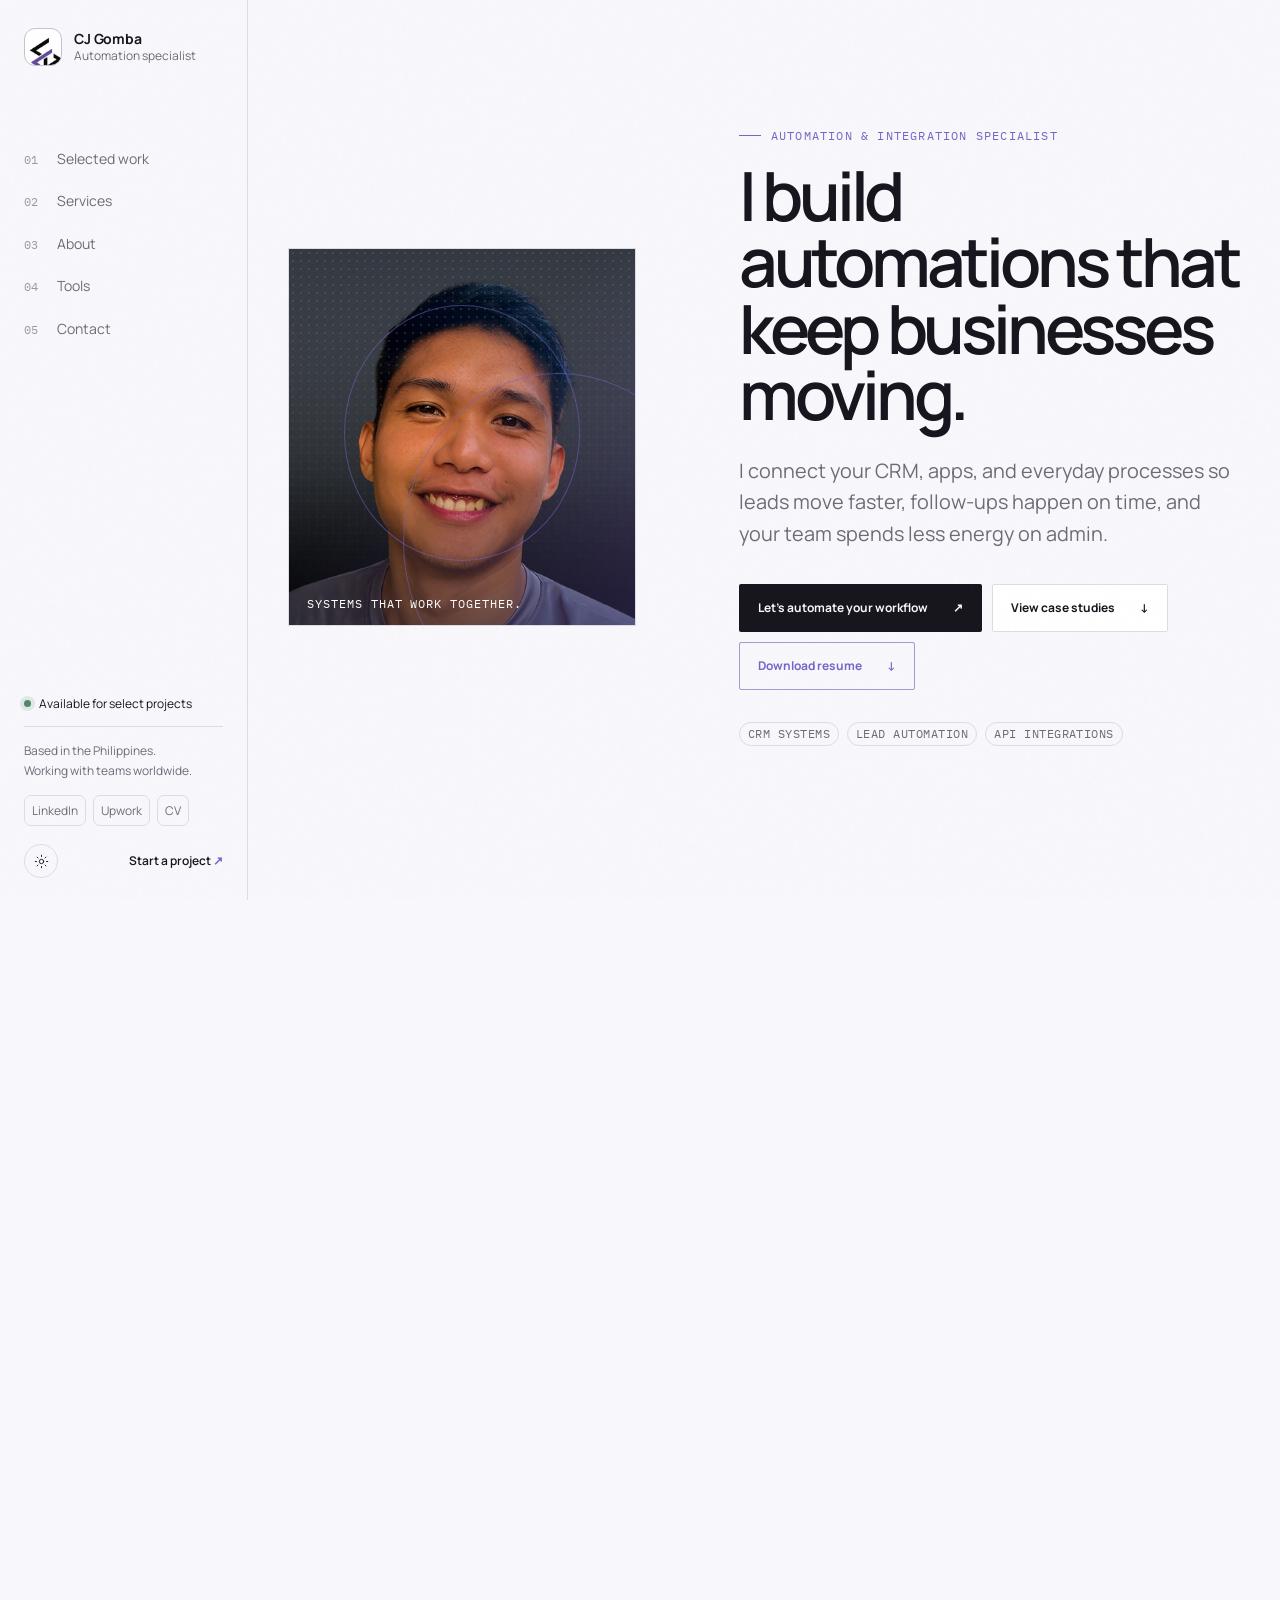
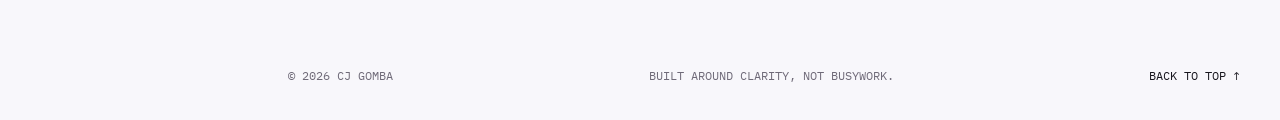
==== index.html @ 628fe787 "Add files via upload" ====
<!doctype html>
<html lang="en">
  <head>
    <meta charset="UTF-8" />
    <meta name="viewport" content="width=device-width, initial-scale=1.0" />
    <meta http-equiv="Content-Security-Policy" content="default-src 'self'; base-uri 'self'; form-action 'self'; object-src 'none'; script-src 'self'; style-src 'self'; img-src 'self' data:; font-src 'self'; connect-src 'none'; media-src 'none'; frame-src 'none'; worker-src 'none'; manifest-src 'self'; upgrade-insecure-requests" />
    <meta name="referrer" content="strict-origin-when-cross-origin" />
    <meta
      name="description"
      content="CJ Gomba is an automation and integration specialist who builds reliable CRM systems, lead workflows, and business automations."
    />
    <meta name="author" content="CJ Gomba" />
    <meta name="robots" content="index, follow, max-image-preview:large, max-snippet:-1, max-video-preview:-1" />
    <meta property="og:type" content="website" />
    <meta property="og:url" content="https://cjgomba-portfolio.pages.dev/" />
    <meta property="og:site_name" content="CJ Gomba" />
    <meta property="og:title" content="CJ Gomba — Automation &amp; Integration Specialist" />
    <meta property="og:description" content="CRM systems, lead workflows, API integrations, and business automation built around clear operational outcomes." />
    <meta property="og:image" content="https://cjgomba-portfolio.pages.dev/assets/branding/cj-profile.png" />
    <meta property="og:image:alt" content="Portrait of CJ Gomba" />
    <meta name="twitter:card" content="summary_large_image" />
    <meta name="twitter:title" content="CJ Gomba — Automation &amp; Integration Specialist" />
    <meta name="twitter:description" content="CRM systems, lead workflows, API integrations, and business automation built around clear operational outcomes." />
    <meta name="twitter:image" content="https://cjgomba-portfolio.pages.dev/assets/branding/cj-profile.png" />
    <meta name="theme-color" content="#f8f7fb" />
    <title>CJ Gomba — Automation & Integration Specialist</title>
    <link rel="icon" href="assets/favicon.svg" type="image/svg+xml" />
    <link rel="canonical" href="https://cjgomba-portfolio.pages.dev/" />
    <link rel="manifest" href="site.webmanifest" />
    <link rel="preload" href="assets/branding/cj-profile.png" as="image" type="image/png" />
    <link rel="stylesheet" href="styles.css" />
    <script src="theme-init.js"></script>
    <script src="structured-data.js" defer></script>
  </head>
  <body>
    <div class="noise" aria-hidden="true"></div>

    <aside class="sidebar" aria-label="Primary navigation">
      <a class="brand" href="#top" aria-label="CJ Gomba, home">
        <span class="brand-mark brand-mark-image"><img src="assets/branding/cj-logo.png" alt="" /></span>
        <span class="brand-copy">
          <strong>CJ Gomba</strong>
          <small>Automation specialist</small>
        </span>
      </a>

      <nav class="side-nav">
        <a href="#work"><span>01</span> Selected work</a>
        <a href="#services"><span>02</span> Services</a>
        <a href="#about"><span>03</span> About</a>
        <a href="#tools"><span>04</span> Tools</a>
        <a href="#contact"><span>05</span> Contact</a>
      </nav>

      <div class="sidebar-bottom">
        <div class="availability">
          <span class="status-dot" aria-hidden="true"></span>
          Available for select projects
        </div>
        <p>Based in the Philippines.<br />Working with teams worldwide.</p>
        <div class="sidebar-socials" aria-label="Professional profiles">
          <a href="https://www.linkedin.com/in/cj-gomba-693551203/" target="_blank" rel="noopener noreferrer">LinkedIn</a>
          <a href="https://www.upwork.com/freelancers/~01ed96ebe829cb086c" target="_blank" rel="noopener noreferrer">Upwork</a>
          <a href="assets/documents/CJ_Gomba_Resume.pdf" download>CV</a>
        </div>
        <div class="sidebar-actions">
          <button class="icon-button theme-toggle" type="button" aria-label="Switch color theme">
            <svg class="sun-icon" viewBox="0 0 24 24" aria-hidden="true">
              <circle cx="12" cy="12" r="3.5"></circle>
              <path d="M12 2v2M12 20v2M4.93 4.93l1.42 1.42M17.65 17.65l1.42 1.42M2 12h2M20 12h2M4.93 19.07l1.42-1.42M17.65 6.35l1.42-1.42"></path>
            </svg>
            <svg class="moon-icon" viewBox="0 0 24 24" aria-hidden="true">
              <path d="M20.2 15.3A8.5 8.5 0 0 1 8.7 3.8 8.5 8.5 0 1 0 20.2 15.3Z"></path>
            </svg>
          </button>
          <a class="text-link" href="#contact">Start a project <span>↗</span></a>
        </div>
      </div>
    </aside>

    <header class="mobile-header">
      <a class="brand" href="#top">
        <span class="brand-mark brand-mark-image"><img src="assets/branding/cj-logo.png" alt="" /></span>
        <strong>CJ Gomba</strong>
      </a>
      <div>
        <button class="icon-button theme-toggle" type="button" aria-label="Switch color theme">
          <svg class="sun-icon" viewBox="0 0 24 24" aria-hidden="true">
            <circle cx="12" cy="12" r="3.5"></circle>
            <path d="M12 2v2M12 20v2M4.93 4.93l1.42 1.42M17.65 17.65l1.42 1.42M2 12h2M20 12h2M4.93 19.07l1.42-1.42M17.65 6.35l1.42-1.42"></path>
          </svg>
          <svg class="moon-icon" viewBox="0 0 24 24" aria-hidden="true">
            <path d="M20.2 15.3A8.5 8.5 0 0 1 8.7 3.8 8.5 8.5 0 1 0 20.2 15.3Z"></path>
          </svg>
        </button>
        <button class="menu-button" type="button" aria-expanded="false" aria-controls="mobile-menu">
          <span></span><span></span>
          <span class="sr-only">Open menu</span>
        </button>
      </div>
      <nav class="mobile-menu" id="mobile-menu">
        <a href="#work">Selected work</a>
        <a href="#services">Services</a>
        <a href="#about">About</a>
        <a href="#tools">Tools</a>
        <a href="#contact">Contact</a>
        <a href="assets/documents/CJ_Gomba_Resume.pdf" download>Download resume</a>
      </nav>
    </header>

    <main id="top">
      <section class="hero section-shell">
        <div class="hero-grid">
          <div class="portrait-card reveal" aria-label="Portrait of CJ Gomba">
            <img class="portrait-photo" src="assets/branding/cj-profile.png" alt="CJ Gomba, automation and integration specialist" width="512" height="512" />
            <div class="portrait-grid" aria-hidden="true"></div>
            <div class="portrait-orbit portrait-orbit-one" aria-hidden="true"></div>
            <div class="portrait-orbit portrait-orbit-two" aria-hidden="true"></div>
            <span class="portrait-label">Systems that work together.</span>
          </div>

          <div class="hero-copy reveal">
            <p class="eyebrow"><span></span> Automation &amp; Integration Specialist</p>
            <h1>I build automations that keep businesses moving.</h1>
            <p class="hero-intro">
              I connect your CRM, apps, and everyday processes so leads move faster,
              follow-ups happen on time, and your team spends less energy on admin.
            </p>
            <div class="hero-actions">
              <a class="button button-primary" href="#contact">Let's automate your workflow <span>↗</span></a>
              <a class="button button-quiet" href="#work">View case studies <span>↓</span></a>
              <a class="button button-resume" href="assets/documents/CJ_Gomba_Resume.pdf" download>Download resume <span>↓</span></a>
            </div>
            <div class="hero-meta">
              <span>CRM systems</span>
              <span>Lead automation</span>
              <span>API integrations</span>
            </div>
          </div>
        </div>

        <div class="proof-strip reveal" aria-label="Highlights">
          <div>
            <strong>303</strong>
            <span>opportunities managed in one migrated CRM</span>
          </div>
          <div>
            <strong>8+</strong>
            <span>core platforms connected across featured systems</span>
          </div>
          <div>
            <strong>3</strong>
            <span>end-to-end business systems featured below</span>
          </div>
          <div>
            <strong>Remote</strong>
            <span>available for projects, retainers, and consulting</span>
          </div>
        </div>
      </section>

      <section class="section-shell work-section" id="work">
        <header class="section-heading reveal">
          <div>
            <p class="section-index">01 — Selected work</p>
            <h2>Systems built around real business outcomes.</h2>
          </div>
          <p>
            A closer look at how scattered tools and manual steps became clear,
            dependable workflows.
          </p>
        </header>

        <article class="case-study reveal">
          <div class="case-copy">
            <div class="case-number">01</div>
            <p class="case-kicker">Applicant onboarding · HubSpot</p>
            <h3>A complete applicant journey, kept moving automatically.</h3>
            <p>
              Qualification, agreements, training, reminders, and progress tracking—connected in one HubSpot system.
            </p>
            <div class="value-snapshot">
              <span><strong>Value</strong>Less manual chasing</span>
              <span><strong>Outcome</strong>Clear applicant progress</span>
            </div>
            <div class="case-footer">
              <div class="tool-line">
                <span><img class="home-tool-logo" src="assets/logos/tools/hubspot-icon.png" alt="" />HubSpot</span>
                <span><img class="home-tool-logo logo-on-dark" src="assets/logos/tools/jotform-wordmark.png" alt="" />Jotform</span>
                <span><img class="home-tool-logo" src="assets/logos/tools/zapier-icon.png" alt="" />Zapier</span>
                <span><img class="home-tool-logo" src="assets/logos/tools/twilio-icon.png" alt="" />Twilio</span>
              </div>
              <a class="project-card-link" href="projects/hubspot-onboarding.html#top">View case study <span>↗</span></a>
            </div>
          </div>
          <div class="case-visual visual-onboarding" aria-label="Applicant onboarding flow illustration">
            <div class="visual-topline">
              <span>ONBOARDING FLOW</span>
              <span class="live-pill"><i></i> LIVE</span>
            </div>
            <div class="flow-stage is-active">
              <span>01</span>
              <div><strong>Application received</strong><small>Capture + qualify</small></div>
              <i></i>
            </div>
            <div class="flow-line"></div>
            <div class="flow-stage">
              <span>02</span>
              <div><strong>Agreement &amp; welcome</strong><small>Send + follow up</small></div>
              <i></i>
            </div>
            <div class="flow-line"></div>
            <div class="flow-stage">
              <span>03</span>
              <div><strong>Training progress</strong><small>Track + remind</small></div>
              <i></i>
            </div>
            <div class="flow-line"></div>
            <div class="flow-stage">
              <span>04</span>
              <div><strong>Onboarded</strong><small>Ready to begin</small></div>
              <i></i>
            </div>
          </div>
        </article>

        <article class="case-study case-study-reverse reveal">
          <div class="case-copy">
            <div class="case-number">02</div>
            <p class="case-kicker">Lead-to-client automation · Sales operations</p>
            <h3>A connected journey from new lead to signed and paid.</h3>
            <p>
              Leads, deals, contracts, payment links, and follow-up campaigns all work from the same information.
            </p>
            <div class="value-snapshot">
              <span><strong>60.8%</strong>Email open rate</span>
              <span><strong>31.1%</strong>Email click rate</span>
            </div>
            <div class="case-footer">
              <div class="tool-line">
                <span><img class="home-tool-logo" src="assets/logos/tools/monday-icon.png" alt="" />Monday</span>
                <span><img class="home-tool-logo" src="assets/logos/tools/activecampaign-icon.png" alt="" />ActiveCampaign</span>
                <span><img class="home-tool-logo is-wordmark" src="assets/logos/tools/signnow-wordmark.png" alt="" />SignNow</span>
                <span><img class="home-tool-logo is-wordmark" src="assets/logos/tools/stripe-wordmark.png" alt="" />Stripe</span>
              </div>
              <a class="project-card-link" href="projects/lead-to-client.html#top">View case study <span>↗</span></a>
            </div>
          </div>
          <div class="case-visual visual-revenue" aria-label="Lead to client flow illustration">
            <div class="visual-topline">
              <span>LEAD → CLIENT</span>
              <span>5 STAGES</span>
            </div>
            <div class="revenue-rail">
              <div class="rail-progress"></div>
              <div class="rail-node is-done"><i>✓</i><span>Lead</span></div>
              <div class="rail-node is-done"><i>✓</i><span>Deal</span></div>
              <div class="rail-node is-current"><i>3</i><span>Contract</span></div>
              <div class="rail-node"><i>4</i><span>Payment</span></div>
              <div class="rail-node"><i>5</i><span>Onboard</span></div>
            </div>
            <div class="campaign-card">
              <div>
                <small>FOLLOW-UP CAMPAIGN</small>
                <strong>Foundation plan</strong>
              </div>
              <span>Active</span>
            </div>
            <div class="metric-pair">
              <div><strong>60.8%</strong><span>open rate</span></div>
              <div><strong>31.1%</strong><span>click rate</span></div>
            </div>
          </div>
        </article>

        <article class="case-study reveal">
          <div class="case-copy">
            <div class="case-number">03</div>
            <p class="case-kicker">CRM migration + AI · Penot Double Glazing</p>
            <h3>A smarter CRM built around how the sales team actually works.</h3>
            <p>
              Penot moved from HubSpot to GoHighLevel, bringing website inquiries, calls, tasks, and opportunities into one system.
            </p>
            <div class="value-snapshot">
              <span><strong>303</strong>Opportunities managed</span>
              <span><strong>8</strong>Lead sources centralized</span>
            </div>
            <div class="case-footer">
              <div class="tool-line">
                <span><img class="home-tool-logo is-wordmark" src="assets/logos/tools/gohighlevel-wordmark.jpg" alt="" />GoHighLevel</span>
                <span><img class="home-tool-logo" src="assets/logos/tools/make-icon.png" alt="" />Make</span>
                <span><img class="home-tool-logo is-wordmark" src="assets/logos/tools/callrail-wordmark.png" alt="" />CallRail</span>
                <span><i class="home-tool-symbol">AI</i>AI</span>
              </div>
              <a class="project-card-link" href="projects/penot-crm-migration.html#top">View case study <span>↗</span></a>
            </div>
          </div>
          <div class="case-visual visual-pipeline" aria-label="Penot sales pipeline illustration">
            <div class="visual-topline">
              <span>PENOT SALES PIPELINE</span>
              <span>303 OPPORTUNITIES</span>
            </div>
            <div class="pipeline-columns">
              <div class="pipeline-column">
                <header><span>New lead</span><b>112</b></header>
                <div class="lead-card"><i></i><span><strong>Website inquiry</strong><small>Form captured</small></span></div>
                <div class="lead-card faded"><i></i><span><strong>Inbound call</strong><small>AI enriched</small></span></div>
              </div>
              <div class="pipeline-column">
                <header><span>Contacted</span><b>100</b></header>
                <div class="lead-card"><i></i><span><strong>Follow-up set</strong><small>Task assigned</small></span></div>
              </div>
              <div class="pipeline-column">
                <header><span>Site measure</span><b>4</b></header>
                <div class="lead-card accent-card"><i></i><span><strong>Visit booked</strong><small>Stage advanced</small></span></div>
              </div>
            </div>
            <div class="ai-note">
              <span>AI</span>
              <p><strong>Call notes structured</strong> Budget, location, colour, timeline + next step</p>
            </div>
          </div>
        </article>
      </section>

      <section class="section-shell services-section" id="services">
        <header class="section-heading reveal">
          <div>
            <p class="section-index">02 — Services</p>
            <h2>Bring me the messy process.</h2>
          </div>
          <p>
            I can improve one stubborn workflow or redesign the system around it.
          </p>
        </header>

        <div class="service-grid">
          <article class="service-card reveal">
            <span class="service-icon">↳</span>
            <p>01</p>
            <h3>CRM setup &amp; automation</h3>
            <p>Clean pipelines, useful records, automatic follow-ups, and a clear next step for every lead.</p>
          </article>
          <article class="service-card reveal">
            <span class="service-icon">⌁</span>
            <p>02</p>
            <h3>App &amp; API integration</h3>
            <p>Connect the tools your business already depends on and keep information moving between them.</p>
          </article>
          <article class="service-card reveal">
            <span class="service-icon">◇</span>
            <p>03</p>
            <h3>Lead &amp; sales workflows</h3>
            <p>Capture, qualify, route, nurture, and track leads without relying on someone to remember every step.</p>
          </article>
          <article class="service-card reveal">
            <span class="service-icon">◎</span>
            <p>04</p>
            <h3>Automation audit</h3>
            <p>Find fragile steps, duplicate work, missed handoffs, and opportunities to make the system simpler.</p>
          </article>
        </div>
      </section>

      <section class="section-shell about-section" id="about">
        <div class="about-layout">
          <div class="about-intro reveal">
            <p class="section-index">03 — About</p>
            <h2>I notice the work between the work.</h2>
          </div>
          <div class="about-copy reveal">
            <p class="large-copy">
              The copying, chasing, checking, and updating that quietly eats into a team's day.
              That's usually where I start.
            </p>
            <p>
              I'm CJ Gomba, an automation and integration specialist based in the Philippines.
              I look at the whole process—not just one Zap—and build systems that are easier for
              teams to use, understand, and trust.
            </p>
            <p>
              I work with founders, agencies, and growing businesses through one-time projects,
              ongoing retainers, and focused consulting.
            </p>
            <div class="profile-links" aria-label="CJ Gomba professional links">
              <a href="https://www.linkedin.com/in/cj-gomba-693551203/" target="_blank" rel="noopener noreferrer">LinkedIn <span>↗</span></a>
              <a href="https://www.upwork.com/freelancers/~01ed96ebe829cb086c" target="_blank" rel="noopener noreferrer">Upwork <span>↗</span></a>
              <a href="assets/documents/CJ_Gomba_Resume.pdf" download>Download CV <span>↓</span></a>
            </div>
            <a class="inline-link" href="#contact">Tell me what is slowing your team down <span>↗</span></a>
          </div>
        </div>
      </section>

      <section class="section-shell tools-section" id="tools">
        <header class="section-heading reveal">
          <div>
            <p class="section-index">04 — Tools</p>
            <h2>The platform matters less than the system.</h2>
          </div>
          <p>I choose the simplest reliable way to get your tools working together.</p>
        </header>
        <div class="tool-marquee reveal" aria-label="Platforms and tools">
          <div class="tool-track">
            <span><img src="assets/logos/tools/zapier-icon.png" alt="" /><b>Zapier</b></span>
            <span><img src="assets/logos/tools/make-icon.png" alt="" /><b>Make</b></span>
            <span><img src="assets/logos/tools/hubspot-icon.png" alt="" /><b>HubSpot</b></span>
            <span><img src="assets/logos/tools/gohighlevel-wordmark.jpg" alt="" /><b>GoHighLevel</b></span>
            <span><img src="assets/logos/tools/monday-icon.png" alt="" /><b>Monday.com</b></span>
            <span><img src="assets/logos/tools/activecampaign-icon.png" alt="" /><b>ActiveCampaign</b></span>
            <span><img src="assets/logos/tools/google-sheets-icon.png" alt="" /><b>Google Sheets</b></span>
            <span><img src="assets/logos/tools/airtable-icon.png" alt="" /><b>Airtable</b></span>
            <span><img src="assets/logos/tools/wordpress-icon.png" alt="" /><b>WordPress</b></span>
            <span><img src="assets/logos/tools/twilio-icon.png" alt="" /><b>Twilio</b></span>
            <span aria-hidden="true"><img src="assets/logos/tools/zapier-icon.png" alt="" /><b>Zapier</b></span>
            <span aria-hidden="true"><img src="assets/logos/tools/make-icon.png" alt="" /><b>Make</b></span>
            <span aria-hidden="true"><img src="assets/logos/tools/hubspot-icon.png" alt="" /><b>HubSpot</b></span>
            <span aria-hidden="true"><img src="assets/logos/tools/gohighlevel-wordmark.jpg" alt="" /><b>GoHighLevel</b></span>
            <span aria-hidden="true"><img src="assets/logos/tools/monday-icon.png" alt="" /><b>Monday.com</b></span>
            <span aria-hidden="true"><img src="assets/logos/tools/activecampaign-icon.png" alt="" /><b>ActiveCampaign</b></span>
            <span aria-hidden="true"><img src="assets/logos/tools/google-sheets-icon.png" alt="" /><b>Google Sheets</b></span>
            <span aria-hidden="true"><img src="assets/logos/tools/airtable-icon.png" alt="" /><b>Airtable</b></span>
            <span aria-hidden="true"><img src="assets/logos/tools/wordpress-icon.png" alt="" /><b>WordPress</b></span>
            <span aria-hidden="true"><img src="assets/logos/tools/twilio-icon.png" alt="" /><b>Twilio</b></span>
          </div>
        </div>
      </section>

      <section class="section-shell contact-section" id="contact">
        <div class="contact-panel reveal">
          <p class="section-index">05 — Contact</p>
          <div class="contact-grid">
            <div>
              <h2>What should your business stop doing manually?</h2>
              <p>
                Share the process, tools, or recurring problem. I'll help you find the clearest
                path from “this is messy” to “this runs.”
              </p>
            </div>
            <form class="contact-form" novalidate>
              <label>
                <span>Your name</span>
                <input type="text" name="name" autocomplete="name" required placeholder="Name" />
              </label>
              <label>
                <span>Your email</span>
                <input type="email" name="email" autocomplete="email" required placeholder="you@company.com" />
              </label>
              <label>
                <span>What would you like to automate?</span>
                <textarea name="message" required rows="4" placeholder="A quick overview is enough."></textarea>
              </label>
              <button class="button button-primary" type="submit">
                Prepare project inquiry <span>↗</span>
              </button>
              <p class="form-note">This opens a ready-to-send email in your mail app.</p>
              <p class="form-status" role="status"></p>
            </form>
          </div>
          <div class="contact-bottom">
            <span>Philippines · Available worldwide</span>
            <span>One-time projects · Retainers · Consulting</span>
          </div>
        </div>
      </section>

      <footer class="site-footer section-shell">
        <span>© <span id="year"></span> CJ Gomba</span>
        <span>Built around clarity, not busywork.</span>
        <a href="#top">Back to top ↑</a>
      </footer>
    </main>

    <script src="script.js"></script>
  </body>
</html>
---- styles.css ----
@font-face {
  font-family: "Manrope";
  src: url("assets/fonts/manrope-400.ttf") format("truetype");
  font-weight: 400;
  font-display: swap;
}

@font-face {
  font-family: "Manrope";
  src: url("assets/fonts/manrope-500.ttf") format("truetype");
  font-weight: 500;
  font-display: swap;
}

@font-face {
  font-family: "Manrope";
  src: url("assets/fonts/manrope-600.ttf") format("truetype");
  font-weight: 600;
  font-display: swap;
}

@font-face {
  font-family: "Manrope";
  src: url("assets/fonts/manrope-700.ttf") format("truetype");
  font-weight: 700;
  font-display: swap;
}

@font-face {
  font-family: "IBM Plex Mono";
  src: url("assets/fonts/ibm-plex-mono-400.ttf") format("truetype");
  font-weight: 400;
  font-display: swap;
}

@font-face {
  font-family: "IBM Plex Mono";
  src: url("assets/fonts/ibm-plex-mono-500.ttf") format("truetype");
  font-weight: 500;
  font-display: swap;
}

@font-face {
  font-family: "IBM Plex Mono";
  src: url("assets/fonts/ibm-plex-mono-600.ttf") format("truetype");
  font-weight: 600;
  font-display: swap;
}

:root {
  --bg: #f8f7fb;
  --surface: #ffffff;
  --surface-soft: #f0eef7;
  --ink: #17151d;
  --muted: #6f6a78;
  --subtle: #9d98a6;
  --line: #dedbe5;
  --line-strong: #c7c1d2;
  --accent: #7665c7;
  --accent-soft: #e8e3fa;
  --accent-bright: #9585df;
  --success: #528769;
  --sidebar: rgba(248, 247, 251, 0.92);
  --shadow: 0 24px 70px rgba(38, 30, 61, 0.08);
  --font-sans: "Manrope", "Aptos", ui-sans-serif, -apple-system, BlinkMacSystemFont, "Segoe UI", sans-serif;
  --font-mono: "IBM Plex Mono", "Cascadia Code", Consolas, monospace;
  --sidebar-width: 248px;
  color-scheme: light;
}

:root[data-theme="dark"] {
  --bg: #111015;
  --surface: #18171e;
  --surface-soft: #211f29;
  --ink: #f4f1f8;
  --muted: #aaa4b4;
  --subtle: #77717f;
  --line: #302e38;
  --line-strong: #45414e;
  --accent: #a594ec;
  --accent-soft: #2d2940;
  --accent-bright: #b7a8f6;
  --success: #72ad88;
  --sidebar: rgba(17, 16, 21, 0.92);
  --shadow: 0 24px 70px rgba(0, 0, 0, 0.22);
  color-scheme: dark;
}

* {
  box-sizing: border-box;
}

html {
  scroll-behavior: smooth;
  scroll-padding-top: 30px;
}

body {
  margin: 0;
  background: var(--bg);
  color: var(--ink);
  font-family: var(--font-sans);
  font-size: 17px;
  line-height: 1.6;
  transition: background-color 250ms ease, color 250ms ease;
}

body.menu-open {
  overflow: hidden;
}

::selection {
  background: var(--accent);
  color: #fff;
}

a {
  color: inherit;
  text-decoration: none;
}

button,
input,
textarea {
  color: inherit;
  font: inherit;
}

button {
  cursor: pointer;
}

.sr-only {
  position: absolute;
  width: 1px;
  height: 1px;
  padding: 0;
  margin: -1px;
  overflow: hidden;
  clip: rect(0, 0, 0, 0);
  white-space: nowrap;
  border: 0;
}

.noise {
  position: fixed;
  inset: 0;
  pointer-events: none;
  z-index: 20;
  opacity: 0.025;
  background-image: url("data:image/svg+xml,%3Csvg viewBox='0 0 180 180' xmlns='http://www.w3.org/2000/svg'%3E%3Cfilter id='n'%3E%3CfeTurbulence type='fractalNoise' baseFrequency='.9' numOctaves='2' stitchTiles='stitch'/%3E%3C/filter%3E%3Crect width='100%25' height='100%25' filter='url(%23n)' opacity='.55'/%3E%3C/svg%3E");
}

.sidebar {
  position: fixed;
  inset: 0 auto 0 0;
  z-index: 15;
  width: var(--sidebar-width);
  padding: 28px 24px 22px;
  display: flex;
  flex-direction: column;
  border-right: 1px solid var(--line);
  background: var(--sidebar);
  backdrop-filter: blur(18px);
}

.brand {
  display: flex;
  align-items: center;
  gap: 12px;
}

.brand-mark {
  width: 38px;
  height: 38px;
  display: grid;
  place-items: center;
  border: 1px solid var(--line-strong);
  border-radius: 50%;
  color: var(--accent);
  font: 700 12px/1 var(--font-mono);
  letter-spacing: -0.05em;
}

.brand-mark-image {
  overflow: hidden;
  border-radius: 11px;
  background: #fff;
}

.brand-mark-image img {
  width: 150%;
  max-width: none;
  height: 150%;
  object-fit: contain;
}

.brand-copy {
  display: flex;
  flex-direction: column;
  line-height: 1.3;
}

.brand-copy strong {
  font-size: 14px;
  letter-spacing: -0.01em;
}

.brand-copy small {
  color: var(--muted);
  font-size: 12px;
}

.side-nav {
  display: flex;
  flex-direction: column;
  margin-top: 72px;
}

.side-nav a {
  position: relative;
  padding: 10px 0;
  color: var(--muted);
  font-size: 14px;
  transition: color 180ms ease, transform 180ms ease;
}

.side-nav a span {
  display: inline-block;
  width: 30px;
  color: var(--subtle);
  font: 12px/1 var(--font-mono);
}

.side-nav a::after {
  content: "";
  position: absolute;
  left: -24px;
  top: 50%;
  width: 0;
  height: 1px;
  background: var(--accent);
  transition: width 180ms ease;
}

.side-nav a:hover,
.side-nav a.is-active {
  color: var(--ink);
  transform: translateX(4px);
}

.side-nav a.is-active::after {
  width: 14px;
}

.sidebar-bottom {
  margin-top: auto;
}

.availability {
  display: flex;
  align-items: center;
  gap: 8px;
  padding-bottom: 13px;
  border-bottom: 1px solid var(--line);
  font-size: 12px;
}

.status-dot {
  width: 7px;
  height: 7px;
  border-radius: 50%;
  background: var(--success);
  box-shadow: 0 0 0 4px color-mix(in srgb, var(--success) 14%, transparent);
}

.sidebar-bottom p {
  margin: 14px 0 18px;
  color: var(--muted);
  font-size: 12px;
  line-height: 1.6;
}

.sidebar-socials {
  display: flex;
  gap: 7px;
  margin: -3px 0 18px;
}

.sidebar-socials a {
  padding: 5px 7px;
  border: 1px solid var(--line);
  border-radius: 7px;
  color: var(--muted);
  font-size: 12px;
  transition: color 180ms ease, border-color 180ms ease, box-shadow 180ms ease;
}

.sidebar-socials a:hover {
  border-color: var(--accent);
  color: var(--ink);
  box-shadow: 0 0 18px color-mix(in srgb, var(--accent) 18%, transparent);
}

.sidebar-actions {
  display: flex;
  align-items: center;
  justify-content: space-between;
}

.icon-button {
  width: 34px;
  height: 34px;
  display: grid;
  place-items: center;
  border: 1px solid var(--line);
  border-radius: 50%;
  background: transparent;
}

.icon-button svg {
  width: 15px;
  fill: none;
  stroke: currentColor;
  stroke-linecap: round;
  stroke-linejoin: round;
  stroke-width: 1.5;
}

.moon-icon {
  display: none;
}

[data-theme="dark"] .sun-icon {
  display: none;
}

[data-theme="dark"] .moon-icon {
  display: block;
}

.text-link,
.inline-link {
  color: var(--ink);
  font-size: 12px;
  font-weight: 600;
}

.text-link span,
.inline-link span {
  color: var(--accent);
}

.mobile-header {
  display: none;
}

main {
  margin-left: var(--sidebar-width);
  overflow: clip;
}

.section-shell {
  width: min(1180px, calc(100% - 80px));
  margin-inline: auto;
}

.hero {
  padding-top: clamp(80px, 10vw, 140px);
}

.hero-grid {
  display: grid;
  grid-template-columns: minmax(280px, 0.82fr) minmax(430px, 1.18fr);
  gap: clamp(55px, 8vw, 120px);
  align-items: center;
  max-width: 1020px;
  margin-inline: auto;
}

.portrait-card {
  position: relative;
  aspect-ratio: 0.92;
  overflow: hidden;
  border: 1px solid var(--line);
  background:
    radial-gradient(circle at 45% 35%, var(--accent-soft), transparent 32%),
    linear-gradient(145deg, var(--surface) 0%, var(--surface-soft) 100%);
}

.portrait-card::after {
  position: absolute;
  inset: 0;
  z-index: 3;
  background:
    linear-gradient(135deg, transparent 45%, color-mix(in srgb, var(--accent) 28%, transparent) 100%),
    linear-gradient(to top, rgba(9, 8, 14, 0.56), transparent 42%);
  content: "";
  pointer-events: none;
}

.portrait-photo {
  position: absolute;
  inset: 0;
  width: 100%;
  height: 100%;
  object-fit: cover;
  object-position: 50% 45%;
  filter: saturate(0.82) contrast(1.04);
  transition: transform 500ms cubic-bezier(0.2, 0.7, 0.2, 1), filter 350ms ease;
}

.portrait-card:hover .portrait-photo {
  transform: scale(1.035);
  filter: saturate(0.98) contrast(1.05);
}

.portrait-grid {
  position: absolute;
  inset: 0;
  z-index: 4;
  opacity: 0.34;
  background-image: radial-gradient(var(--muted) 0.7px, transparent 0.8px);
  background-size: 8px 8px;
  mask-image: linear-gradient(to bottom, black 15%, transparent 95%);
}

.portrait-orbit {
  position: absolute;
  z-index: 5;
  border: 1px solid var(--accent);
  border-radius: 50%;
  opacity: 0.5;
}

.portrait-orbit-one {
  width: 68%;
  height: 68%;
  left: 16%;
  top: 15%;
}

.portrait-orbit-two {
  width: 90%;
  height: 90%;
  left: 33%;
  top: 33%;
}

.portrait-initials {
  position: absolute;
  inset: 0;
  display: grid;
  place-items: center;
  color: var(--ink);
  font-size: clamp(84px, 10vw, 146px);
  font-weight: 800;
  letter-spacing: -0.12em;
  transform: translateX(-0.05em);
  mix-blend-mode: multiply;
}

[data-theme="dark"] .portrait-initials {
  mix-blend-mode: screen;
}

.portrait-initials::after {
  content: "";
  position: absolute;
  width: 58%;
  height: 58%;
  border-radius: 50%;
  background-image: radial-gradient(var(--bg) 1.2px, transparent 1.3px);
  background-size: 5px 5px;
  opacity: 0.56;
}

.portrait-label {
  position: absolute;
  z-index: 6;
  left: 18px;
  bottom: 15px;
  color: #fff;
  font: 12px/1 var(--font-mono);
  letter-spacing: 0.08em;
  text-transform: uppercase;
}

.eyebrow,
.section-index,
.case-kicker {
  margin: 0 0 18px;
  color: var(--muted);
  font: 12px/1.3 var(--font-mono);
  letter-spacing: 0.1em;
  text-transform: uppercase;
}

.eyebrow {
  display: flex;
  align-items: center;
  gap: 10px;
  color: var(--accent);
}

.eyebrow span {
  width: 22px;
  height: 1px;
  background: currentColor;
}

h1,
h2,
h3,
p {
  text-wrap: pretty;
}

h1 {
  max-width: 680px;
  margin: 0;
  font-size: clamp(48px, 5.3vw, 78px);
  font-weight: 560;
  letter-spacing: -0.062em;
  line-height: 0.98;
}

.hero-intro {
  max-width: 600px;
  margin: 27px 0 0;
  color: var(--muted);
  font-size: clamp(16px, 1.55vw, 20px);
  line-height: 1.6;
}

.hero-actions {
  display: flex;
  flex-wrap: wrap;
  gap: 10px;
  margin-top: 34px;
}

.button {
  min-height: 48px;
  display: inline-flex;
  align-items: center;
  justify-content: center;
  gap: 25px;
  padding: 0 18px;
  border: 1px solid transparent;
  border-radius: 2px;
  font-size: 12px;
  font-weight: 650;
  transition: transform 180ms ease, background-color 180ms ease, border-color 180ms ease;
}

.button:hover {
  transform: translateY(-2px);
}

.button-primary {
  background: var(--ink);
  color: var(--bg);
}

.button-primary:hover {
  background: var(--accent);
  color: #fff;
  box-shadow: 0 0 28px color-mix(in srgb, var(--accent) 32%, transparent);
}

.button-quiet {
  border-color: var(--line);
  background: var(--surface);
}

.button-quiet:hover {
  border-color: var(--accent);
  box-shadow: 0 0 22px color-mix(in srgb, var(--accent) 16%, transparent);
}

.button-resume {
  border-color: color-mix(in srgb, var(--accent) 55%, var(--line));
  color: var(--accent);
}

.button-resume:hover {
  border-color: var(--accent);
  background: var(--accent-soft);
  box-shadow: 0 0 24px color-mix(in srgb, var(--accent) 20%, transparent);
}

.hero-meta {
  display: flex;
  flex-wrap: wrap;
  gap: 8px;
  margin-top: 32px;
}

.hero-meta span {
  padding: 5px 8px;
  border: 1px solid var(--line);
  border-radius: 999px;
  color: var(--muted);
  font: 12px/1 var(--font-mono);
  letter-spacing: 0.04em;
  text-transform: uppercase;
}

.proof-strip {
  display: grid;
  grid-template-columns: repeat(4, 1fr);
  max-width: 1020px;
  margin: clamp(70px, 10vw, 130px) auto 0;
  border-block: 1px solid var(--line);
}

.proof-strip > div {
  min-height: 122px;
  display: flex;
  flex-direction: column;
  justify-content: center;
  padding: 18px 24px;
  border-right: 1px solid var(--line);
}

.proof-strip > div:last-child {
  border-right: 0;
}

.proof-strip strong {
  font: 500 clamp(20px, 2.1vw, 28px)/1 var(--font-mono);
  letter-spacing: -0.06em;
}

.proof-strip span {
  max-width: 190px;
  margin-top: 9px;
  color: var(--muted);
  font-size: 12px;
  line-height: 1.5;
  text-transform: uppercase;
}

.work-section,
.services-section,
.about-section,
.tools-section,
.contact-section {
  padding-top: clamp(115px, 14vw, 190px);
}

.section-heading {
  display: grid;
  grid-template-columns: 1.35fr 0.65fr;
  gap: 40px;
  align-items: end;
  padding-bottom: 33px;
  border-bottom: 1px solid var(--line);
}

.section-heading h2,
.about-intro h2,
.contact-panel h2 {
  max-width: 720px;
  margin: 0;
  font-size: clamp(34px, 4.2vw, 58px);
  font-weight: 520;
  letter-spacing: -0.052em;
  line-height: 1.04;
}

.section-heading > p {
  max-width: 390px;
  margin: 0 0 5px;
  color: var(--muted);
  font-size: 14px;
}

.case-study {
  display: grid;
  grid-template-columns: 1.02fr 0.98fr;
  min-height: 610px;
  border-bottom: 1px solid var(--line);
}

.case-study-reverse .case-copy {
  order: 2;
  border-right: 0;
  border-left: 1px solid var(--line);
}

.case-study-reverse .case-visual {
  order: 1;
}

.case-copy {
  position: relative;
  padding: clamp(55px, 7vw, 90px) clamp(30px, 5vw, 70px) clamp(55px, 7vw, 90px) 0;
  border-right: 1px solid var(--line);
}

.case-study-reverse .case-copy {
  padding-right: 0;
  padding-left: clamp(30px, 5vw, 70px);
}

.case-number {
  position: absolute;
  top: 65px;
  right: 28px;
  color: var(--line-strong);
  font: 12px/1 var(--font-mono);
}

.case-study-reverse .case-number {
  right: 0;
}

.case-copy h3 {
  max-width: 585px;
  margin: 0;
  font-size: clamp(28px, 3vw, 43px);
  font-weight: 530;
  letter-spacing: -0.045em;
  line-height: 1.08;
}

.case-copy > p:not(.case-kicker) {
  max-width: 560px;
  margin: 24px 0 0;
  color: var(--muted);
  font-size: 16px;
}

.outcome-list {
  max-width: 570px;
  margin: 32px 0 0;
  padding: 0;
  list-style: none;
  border-top: 1px solid var(--line);
}

.outcome-list li {
  position: relative;
  padding: 11px 15px 11px 21px;
  border-bottom: 1px solid var(--line);
  color: var(--muted);
  font-size: 12px;
}

.outcome-list li::before {
  content: "";
  position: absolute;
  top: 18px;
  left: 2px;
  width: 5px;
  height: 5px;
  border-radius: 50%;
  background: var(--accent);
}

.value-snapshot {
  display: grid;
  grid-template-columns: repeat(2, 1fr);
  max-width: 570px;
  margin-top: 32px;
  border-block: 1px solid var(--line);
}

.value-snapshot span {
  display: flex;
  flex-direction: column;
  min-height: 82px;
  justify-content: center;
  padding: 14px 18px;
  color: var(--muted);
  font-size: 12px;
  text-transform: uppercase;
}

.value-snapshot span:first-child {
  border-right: 1px solid var(--line);
}

.value-snapshot strong {
  margin-bottom: 5px;
  color: var(--ink);
  font: 500 17px/1 var(--font-mono);
  text-transform: none;
}

.case-footer {
  display: flex;
  gap: 18px;
  align-items: flex-end;
  justify-content: space-between;
  margin-top: 34px;
}

.tool-line {
  display: flex;
  flex-wrap: wrap;
  gap: 7px;
}

.tool-line span {
  min-height: 32px;
  display: inline-flex;
  align-items: center;
  gap: 7px;
  padding: 5px 9px 5px 6px;
  border: 1px solid var(--line);
  border-radius: 999px;
  background: var(--surface);
  color: var(--ink);
  font: 12px/1 var(--font-sans);
  font-weight: 600;
}

.tool-line span:not(:last-child)::after {
  content: none;
}

.home-tool-logo,
.home-tool-symbol {
  width: 22px;
  height: 22px;
  flex: 0 0 auto;
  object-fit: contain;
}

.home-tool-logo.is-wordmark {
  width: 29px;
}

.home-tool-logo.logo-on-dark {
  width: 29px;
  padding: 4px;
  border-radius: 6px;
  background: #17151d;
}

.home-tool-symbol {
  display: grid;
  place-items: center;
  border-radius: 6px;
  background: linear-gradient(135deg, #7665c7, #b591f0);
  color: #fff;
  font: 700 12px/1 var(--font-mono);
  font-style: normal;
}

.tool-line span {
  transition: transform 180ms ease, border-color 180ms ease, box-shadow 180ms ease;
}

.tool-line span:hover {
  transform: translateY(-2px);
  border-color: var(--accent);
  box-shadow: 0 0 20px color-mix(in srgb, var(--accent) 16%, transparent);
}

.case-toggle {
  flex: 0 0 auto;
  padding: 6px 0;
  border: 0;
  border-bottom: 1px solid var(--ink);
  background: transparent;
  font-size: 12px;
}

.case-toggle span {
  display: inline-block;
  width: 16px;
  margin-left: 6px;
  color: var(--accent);
  transition: transform 180ms ease;
}

.case-toggle[aria-expanded="true"] span {
  transform: rotate(45deg);
}

.project-card-link {
  flex: 0 0 auto;
  min-height: 48px;
  display: inline-flex;
  align-items: center;
  justify-content: space-between;
  gap: 28px;
  padding: 0 17px;
  border: 1px solid var(--ink);
  border-radius: 2px;
  background: var(--ink);
  color: var(--bg);
  font-size: 13px;
  font-weight: 700;
  transition: background-color 180ms ease, border-color 180ms ease, color 180ms ease, transform 180ms ease;
}

.project-card-link:hover {
  border-color: var(--accent);
  background: var(--accent);
  color: #fff;
  transform: translateY(-2px);
}

.project-card-link span {
  color: currentColor;
}

.case-details {
  display: grid;
  grid-template-rows: 0fr;
  transition: grid-template-rows 280ms ease;
}

.case-details > p {
  min-height: 0;
  overflow: hidden;
  margin: 0;
  color: var(--muted);
  font-size: 12px;
}

.case-details.is-open {
  grid-template-rows: 1fr;
}

.case-details.is-open > p {
  margin-top: 24px;
  padding-top: 20px;
  border-top: 1px dashed var(--line);
}

.case-visual {
  position: relative;
  min-width: 0;
  overflow: hidden;
  padding: clamp(45px, 5vw, 70px);
  background-color: var(--surface);
  background-image: radial-gradient(var(--line-strong) 0.7px, transparent 0.7px);
  background-size: 10px 10px;
}

.visual-topline {
  display: flex;
  justify-content: space-between;
  padding-bottom: 14px;
  border-bottom: 1px solid var(--line);
  color: var(--muted);
  font: 12px/1 var(--font-mono);
  letter-spacing: 0.08em;
}

.live-pill {
  display: flex;
  align-items: center;
  gap: 6px;
}

.live-pill i {
  width: 5px;
  height: 5px;
  border-radius: 50%;
  background: var(--success);
}

.flow-stage {
  position: relative;
  z-index: 1;
  display: grid;
  grid-template-columns: 35px 1fr 12px;
  gap: 13px;
  align-items: center;
  min-height: 72px;
  padding: 12px 18px;
  border: 1px solid var(--line);
  background: var(--surface);
  box-shadow: 0 8px 30px rgba(30, 23, 48, 0.04);
}

.flow-stage:first-of-type {
  margin-top: 35px;
}

.flow-stage.is-active {
  border-color: var(--accent);
}

.flow-stage > span {
  color: var(--accent);
  font: 12px/1 var(--font-mono);
}

.flow-stage div {
  display: flex;
  flex-direction: column;
}

.flow-stage strong {
  font-size: 12px;
}

.flow-stage small {
  color: var(--muted);
  font-size: 12px;
}

.flow-stage > i {
  width: 8px;
  height: 8px;
  border: 1px solid var(--line-strong);
  border-radius: 50%;
}

.flow-stage.is-active > i {
  border-color: var(--success);
  background: var(--success);
  box-shadow: 0 0 0 4px color-mix(in srgb, var(--success) 13%, transparent);
}

.flow-line {
  width: 1px;
  height: 18px;
  margin-left: 35px;
  background: var(--line-strong);
}

.revenue-rail {
  position: relative;
  display: flex;
  justify-content: space-between;
  margin: 85px 0 65px;
}

.revenue-rail::before,
.rail-progress {
  content: "";
  position: absolute;
  z-index: 0;
  top: 16px;
  left: 16px;
  right: 16px;
  height: 1px;
  background: var(--line-strong);
}

.rail-progress {
  right: 50%;
  background: var(--accent);
}

.rail-node {
  position: relative;
  z-index: 1;
  display: flex;
  flex-direction: column;
  align-items: center;
  gap: 10px;
  color: var(--muted);
  font: 12px/1 var(--font-mono);
  text-transform: uppercase;
}

.rail-node i {
  width: 34px;
  height: 34px;
  display: grid;
  place-items: center;
  border: 1px solid var(--line-strong);
  border-radius: 50%;
  background: var(--surface);
  font-style: normal;
}

.rail-node.is-done i {
  border-color: var(--accent);
  background: var(--accent);
  color: #fff;
}

.rail-node.is-current i {
  border-color: var(--accent);
  color: var(--accent);
  box-shadow: 0 0 0 5px var(--accent-soft);
}

.campaign-card {
  display: flex;
  align-items: center;
  justify-content: space-between;
  padding: 16px;
  border: 1px solid var(--line);
  background: var(--surface);
}

.campaign-card div {
  display: flex;
  flex-direction: column;
}

.campaign-card small {
  color: var(--muted);
  font: 12px/1.4 var(--font-mono);
}

.campaign-card strong {
  margin-top: 3px;
  font-size: 12px;
}

.campaign-card > span {
  padding: 4px 8px;
  border-radius: 999px;
  background: var(--accent-soft);
  color: var(--accent);
  font: 12px/1 var(--font-mono);
  text-transform: uppercase;
}

.metric-pair {
  display: grid;
  grid-template-columns: 1fr 1fr;
  margin-top: 10px;
  border: 1px solid var(--line);
  background: var(--surface);
}

.metric-pair div {
  display: flex;
  flex-direction: column;
  padding: 20px;
}

.metric-pair div:first-child {
  border-right: 1px solid var(--line);
}

.metric-pair strong {
  font: 500 26px/1 var(--font-mono);
}

.metric-pair span {
  margin-top: 7px;
  color: var(--muted);
  font-size: 12px;
  text-transform: uppercase;
}

.pipeline-columns {
  display: grid;
  grid-template-columns: repeat(3, 1fr);
  gap: 7px;
  margin-top: 38px;
}

.pipeline-column {
  min-width: 0;
  padding: 8px;
  border: 1px solid var(--line);
  background: color-mix(in srgb, var(--surface) 92%, transparent);
}

.pipeline-column header {
  display: flex;
  justify-content: space-between;
  gap: 5px;
  padding: 5px 3px 9px;
  border-bottom: 1px solid var(--line);
  font: 12px/1 var(--font-mono);
  text-transform: uppercase;
}

.pipeline-column header b {
  color: var(--accent);
  font-weight: 500;
}

.lead-card {
  display: flex;
  align-items: flex-start;
  gap: 7px;
  margin-top: 8px;
  padding: 10px 8px;
  border: 1px solid var(--line);
  background: var(--surface);
}

.lead-card > i {
  width: 6px;
  height: 6px;
  flex: 0 0 auto;
  margin-top: 3px;
  border-radius: 50%;
  background: var(--success);
}

.lead-card span {
  min-width: 0;
  display: flex;
  flex-direction: column;
}

.lead-card strong,
.lead-card small {
  overflow: hidden;
  text-overflow: ellipsis;
  white-space: nowrap;
}

.lead-card strong {
  font-size: 12px;
  font-weight: 600;
}

.lead-card small {
  color: var(--muted);
  font-size: 7px;
}

.lead-card.faded {
  opacity: 0.57;
}

.lead-card.accent-card {
  border-color: var(--accent);
}

.ai-note {
  display: grid;
  grid-template-columns: 38px 1fr;
  gap: 13px;
  align-items: center;
  margin-top: 28px;
  padding: 14px;
  border: 1px solid var(--accent);
  background: var(--surface);
}

.ai-note > span {
  width: 38px;
  height: 38px;
  display: grid;
  place-items: center;
  border-radius: 50%;
  background: var(--accent-soft);
  color: var(--accent);
  font: 600 12px/1 var(--font-mono);
}

.ai-note p {
  margin: 0;
  color: var(--muted);
  font-size: 12px;
}

.ai-note strong {
  display: block;
  color: var(--ink);
  font-size: 12px;
}

.service-grid {
  display: grid;
  grid-template-columns: repeat(4, 1fr);
}

.service-card {
  position: relative;
  min-height: 320px;
  padding: 30px 26px;
  border-right: 1px solid var(--line);
  border-bottom: 1px solid var(--line);
  transition: background-color 200ms ease, transform 200ms ease;
}

.service-card:first-child {
  border-left: 1px solid var(--line);
}

.service-card:hover {
  z-index: 1;
  background: var(--surface);
  transform: translateY(-6px);
  box-shadow: var(--shadow);
}

.service-icon {
  width: 39px;
  height: 39px;
  display: grid;
  place-items: center;
  border: 1px solid var(--line);
  border-radius: 50%;
  color: var(--accent);
  font-family: var(--font-mono);
}

.service-card > p:first-of-type {
  margin: 70px 0 10px;
  color: var(--subtle);
  font: 12px/1 var(--font-mono);
}

.service-card h3 {
  margin: 0;
  font-size: 19px;
  font-weight: 580;
  letter-spacing: -0.025em;
  line-height: 1.2;
}

.service-card > p:last-child {
  margin: 16px 0 0;
  color: var(--muted);
  font-size: 12px;
  line-height: 1.65;
}

.about-layout {
  display: grid;
  grid-template-columns: 0.8fr 1.2fr;
  gap: clamp(60px, 11vw, 150px);
  padding-block: clamp(75px, 10vw, 130px);
  border-block: 1px solid var(--line);
}

.profile-links {
  display: flex;
  flex-wrap: wrap;
  gap: 8px;
  margin: 28px 0 20px;
}

.profile-links a {
  display: inline-flex;
  gap: 11px;
  align-items: center;
  min-height: 42px;
  padding: 0 13px;
  border: 1px solid var(--line);
  border-radius: 9px;
  background: var(--surface);
  color: var(--ink);
  font-size: 12px;
  font-weight: 650;
  transition: transform 180ms ease, border-color 180ms ease, box-shadow 180ms ease;
}

.profile-links a span {
  color: var(--accent);
}

.profile-links a:hover {
  transform: translateY(-2px);
  border-color: var(--accent);
  box-shadow: 0 0 24px color-mix(in srgb, var(--accent) 18%, transparent);
}

.about-copy {
  max-width: 660px;
}

.about-copy p {
  color: var(--muted);
  font-size: 14px;
}

.about-copy .large-copy {
  margin: 0 0 35px;
  color: var(--ink);
  font-size: clamp(24px, 2.6vw, 36px);
  line-height: 1.35;
  letter-spacing: -0.035em;
}

.inline-link {
  display: inline-block;
  margin-top: 20px;
  padding-bottom: 4px;
  border-bottom: 1px solid var(--ink);
}

.tool-marquee {
  overflow: hidden;
  padding-block: 28px;
  border-bottom: 1px solid var(--line);
  mask-image: linear-gradient(to right, transparent, black 7%, black 93%, transparent);
}

.tool-track {
  width: max-content;
  display: flex;
  gap: 12px;
  align-items: center;
  animation: marquee 32s linear infinite;
}

.tool-marquee:hover .tool-track {
  animation-play-state: paused;
}

.tool-track span {
  display: flex;
  gap: 10px;
  align-items: center;
  min-height: 54px;
  padding: 9px 15px;
  border: 1px solid var(--line);
  border-radius: 14px;
  background: var(--surface);
  color: var(--muted);
  transition: transform 180ms ease, border-color 180ms ease, box-shadow 180ms ease;
}

.tool-track span:hover {
  transform: translateY(-3px);
  border-color: var(--accent);
  box-shadow: 0 0 24px color-mix(in srgb, var(--accent) 17%, transparent);
}

.tool-track img {
  width: 30px;
  height: 30px;
  object-fit: contain;
}

.tool-track img[src*="gohighlevel"] {
  width: 48px;
}

.tool-track b {
  color: var(--ink);
  font-size: 13px;
  font-weight: 650;
  white-space: nowrap;
}

@keyframes marquee {
  to {
    transform: translateX(-50%);
  }
}

.contact-section {
  padding-bottom: 70px;
}

.contact-panel {
  padding: clamp(40px, 7vw, 90px);
  border: 1px solid var(--line);
  background:
    linear-gradient(to right, transparent 49.9%, var(--line) 50%, transparent 50.1%),
    radial-gradient(var(--line-strong) 0.7px, transparent 0.7px),
    var(--surface);
  background-size: auto, 10px 10px, auto;
  box-shadow: var(--shadow);
}

.contact-grid {
  display: grid;
  grid-template-columns: 1fr 0.8fr;
  gap: clamp(55px, 9vw, 130px);
  margin-top: 25px;
}

.contact-grid > div > p {
  max-width: 520px;
  margin: 25px 0 0;
  color: var(--muted);
  font-size: 14px;
}

.contact-form {
  display: flex;
  flex-direction: column;
  gap: 18px;
  padding: 24px;
  border: 1px solid var(--line);
  background: var(--surface);
}

.contact-form label {
  display: flex;
  flex-direction: column;
}

.contact-form label > span {
  margin-bottom: 6px;
  color: var(--muted);
  font: 12px/1 var(--font-mono);
  text-transform: uppercase;
}

.contact-form input,
.contact-form textarea {
  width: 100%;
  padding: 11px 0;
  border: 0;
  border-bottom: 1px solid var(--line);
  border-radius: 0;
  outline: 0;
  background: transparent;
  font-size: 13px;
  resize: vertical;
}

.contact-form input:focus,
.contact-form textarea:focus {
  border-color: var(--accent);
}

.contact-form .is-invalid {
  border-color: #bb5555;
}

.contact-form .button {
  width: 100%;
  border: 0;
}

.form-note,
.form-status {
  margin: -7px 0 0;
  color: var(--subtle);
  font-size: 12px;
  line-height: 1.5;
}

.form-status {
  color: var(--accent);
}

.contact-bottom {
  display: flex;
  justify-content: space-between;
  gap: 20px;
  margin-top: 65px;
  padding-top: 18px;
  border-top: 1px solid var(--line);
  color: var(--muted);
  font: 12px/1.5 var(--font-mono);
  text-transform: uppercase;
}

.site-footer {
  display: flex;
  justify-content: space-between;
  align-items: center;
  padding-block: 25px 35px;
  color: var(--muted);
  font: 12px/1.5 var(--font-mono);
  text-transform: uppercase;
}

.site-footer a {
  color: var(--ink);
}

.js .reveal {
  opacity: 0;
  transform: translateY(22px);
  transition: opacity 650ms cubic-bezier(0.21, 1, 0.36, 1), transform 650ms cubic-bezier(0.21, 1, 0.36, 1);
}

.js .reveal.is-visible {
  opacity: 1;
  transform: translateY(0);
}

/* Readability floor for compact interface text */
.eyebrow,
.section-index,
.case-kicker {
  font-size: 12px;
}

.study-meta small,
.visual-topline,
.hero-system-label,
.system-flow-head,
.penot-map-heading {
  font-size: 12px;
}

@media (max-width: 1080px) {
  :root {
    --sidebar-width: 210px;
  }

  .sidebar {
    padding-inline: 20px;
  }

  .section-shell {
    width: min(1120px, calc(100% - 50px));
  }

  .hero-grid {
    grid-template-columns: 0.75fr 1.25fr;
    gap: 45px;
  }

  .service-grid {
    grid-template-columns: repeat(2, 1fr);
  }

  .service-card:nth-child(3) {
    border-left: 1px solid var(--line);
  }
}

@media (max-width: 820px) {
  html {
    scroll-padding-top: 85px;
  }

  .sidebar {
    display: none;
  }

  .mobile-header {
    position: fixed;
    inset: 0 0 auto;
    z-index: 30;
    height: 68px;
    display: flex;
    align-items: center;
    justify-content: space-between;
    padding-inline: 20px;
    border-bottom: 1px solid var(--line);
    background: var(--sidebar);
    backdrop-filter: blur(18px);
  }

  .mobile-header .brand {
    gap: 9px;
    font-size: 13px;
  }

  .mobile-header .brand-mark {
    width: 32px;
    height: 32px;
  }

  .mobile-header > div {
    display: flex;
    gap: 8px;
  }

  .menu-button {
    width: 34px;
    height: 34px;
    display: flex;
    flex-direction: column;
    justify-content: center;
    gap: 5px;
    padding: 8px;
    border: 1px solid var(--line);
    border-radius: 50%;
    background: transparent;
  }

  .menu-button span:not(.sr-only) {
    width: 100%;
    height: 1px;
    background: var(--ink);
    transition: transform 180ms ease;
  }

  .menu-button[aria-expanded="true"] span:first-child {
    transform: translateY(3px) rotate(45deg);
  }

  .menu-button[aria-expanded="true"] span:nth-child(2) {
    transform: translateY(-3px) rotate(-45deg);
  }

  .mobile-menu {
    position: fixed;
    inset: 68px 0 auto;
    display: grid;
    grid-template-rows: repeat(5, 0fr);
    overflow: hidden;
    padding-inline: 20px;
    border-bottom: 0 solid var(--line);
    background: var(--bg);
    transition: grid-template-rows 230ms ease, padding 230ms ease, border-width 230ms ease;
  }

  .mobile-menu a {
    min-height: 0;
    overflow: hidden;
    opacity: 0;
    font-size: 18px;
    transition: opacity 120ms ease;
  }

  .mobile-menu.is-open {
    grid-template-rows: repeat(5, 1fr);
    padding-block: 25px;
    border-bottom-width: 1px;
  }

  .mobile-menu.is-open a {
    padding-block: 7px;
    opacity: 1;
  }

  main {
    margin-left: 0;
  }

  .section-shell {
    width: min(100% - 36px, 720px);
  }

  .hero {
    padding-top: 120px;
  }

  .hero-grid {
    grid-template-columns: 1fr;
  }

  .portrait-card {
    width: min(330px, 88vw);
    margin-inline: auto;
  }

  .hero-copy {
    text-align: center;
  }

  .eyebrow,
  .hero-actions,
  .hero-meta {
    justify-content: center;
  }

  .hero-intro {
    margin-inline: auto;
  }

  .proof-strip {
    grid-template-columns: repeat(2, 1fr);
  }

  .proof-strip > div:nth-child(2) {
    border-right: 0;
  }

  .proof-strip > div:nth-child(-n + 2) {
    border-bottom: 1px solid var(--line);
  }

  .section-heading {
    grid-template-columns: 1fr;
  }

  .case-study,
  .case-study-reverse {
    grid-template-columns: 1fr;
  }

  .case-copy,
  .case-study-reverse .case-copy {
    order: 1;
    padding: 60px 0;
    border-right: 0;
    border-left: 0;
  }

  .case-visual,
  .case-study-reverse .case-visual {
    order: 2;
    min-height: 510px;
    border-top: 1px solid var(--line);
  }

  .case-study-reverse .case-number {
    right: 28px;
  }

  .about-layout {
    grid-template-columns: 1fr;
  }

  .contact-panel {
    background:
      radial-gradient(var(--line-strong) 0.7px, transparent 0.7px),
      var(--surface);
    background-size: 10px 10px, auto;
  }

  .contact-grid {
    grid-template-columns: 1fr;
  }
}

@media (max-width: 560px) {
  .section-shell {
    width: calc(100% - 28px);
  }

  h1 {
    font-size: clamp(43px, 13.5vw, 63px);
  }

  .hero-actions {
    flex-direction: column;
  }

  .hero-actions .button {
    width: 100%;
  }

  .proof-strip {
    grid-template-columns: 1fr;
  }

  .proof-strip > div {
    min-height: 100px;
    border-right: 0;
    border-bottom: 1px solid var(--line);
  }

  .proof-strip > div:last-child {
    border-bottom: 0;
  }

  .case-number {
    top: 65px;
    right: 0;
  }

  .case-study-reverse .case-number {
    right: 0;
  }

  .case-copy h3 {
    padding-right: 0;
  }

  .case-footer {
    align-items: flex-start;
    flex-direction: column;
  }

  .case-visual {
    min-height: 460px;
    padding: 30px 18px;
  }

  .revenue-rail {
    margin-block: 60px 55px;
  }

  .rail-node {
    font-size: 7px;
  }

  .rail-node i {
    width: 29px;
    height: 29px;
  }

  .revenue-rail::before,
  .rail-progress {
    top: 14px;
  }

  .pipeline-columns {
    grid-template-columns: repeat(3, minmax(100px, 1fr));
    overflow-x: auto;
  }

  .service-grid {
    grid-template-columns: 1fr;
  }

  .service-card,
  .service-card:nth-child(3) {
    min-height: 260px;
    border-left: 1px solid var(--line);
  }

  .service-card > p:first-of-type {
    margin-top: 40px;
  }

  .contact-panel {
    padding: 35px 18px;
  }

  .contact-form {
    padding: 20px 16px;
  }

  .contact-bottom,
  .site-footer {
    align-items: flex-start;
    flex-direction: column;
  }
}

@media (prefers-reduced-motion: reduce) {
  html {
    scroll-behavior: auto;
  }

  *,
  *::before,
  *::after {
    animation-duration: 0.01ms !important;
    animation-iteration-count: 1 !important;
    scroll-behavior: auto !important;
    transition-duration: 0.01ms !important;
  }

  .js .reveal {
    opacity: 1;
    transform: none;
  }
}
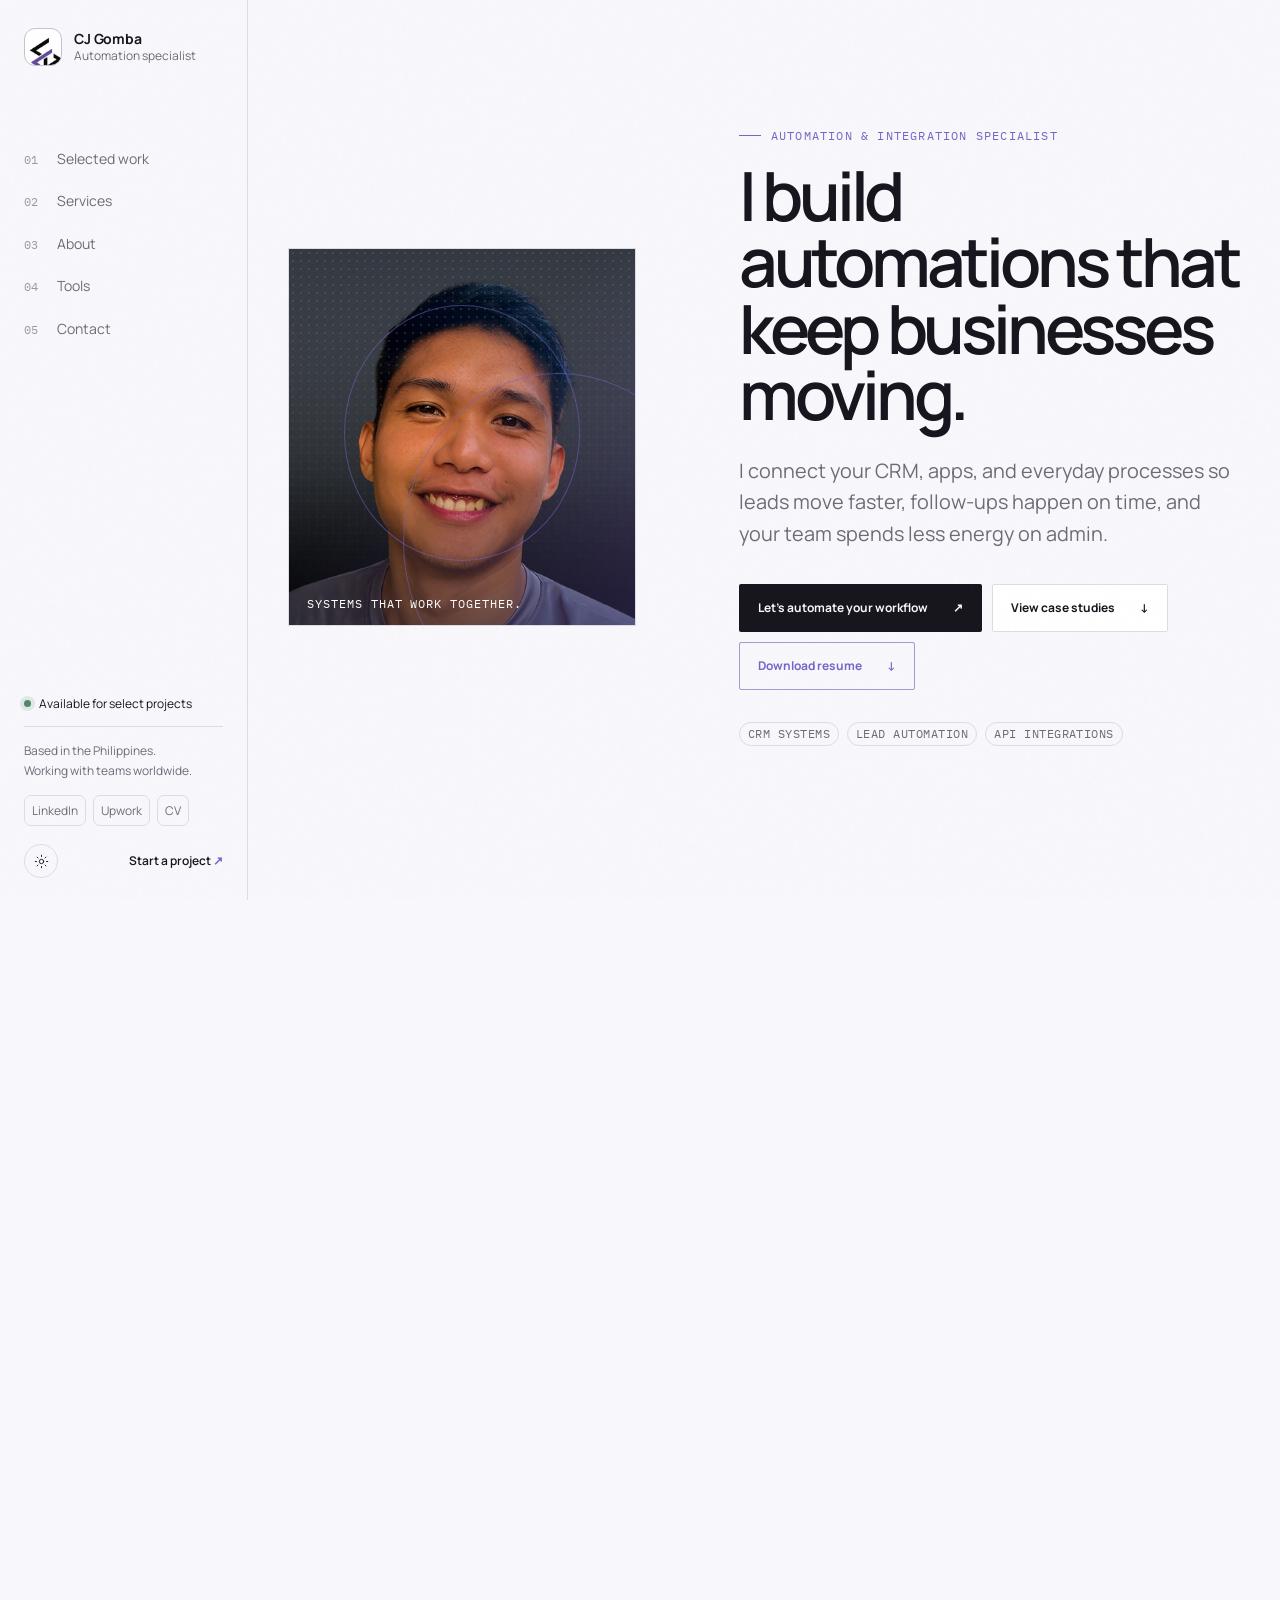
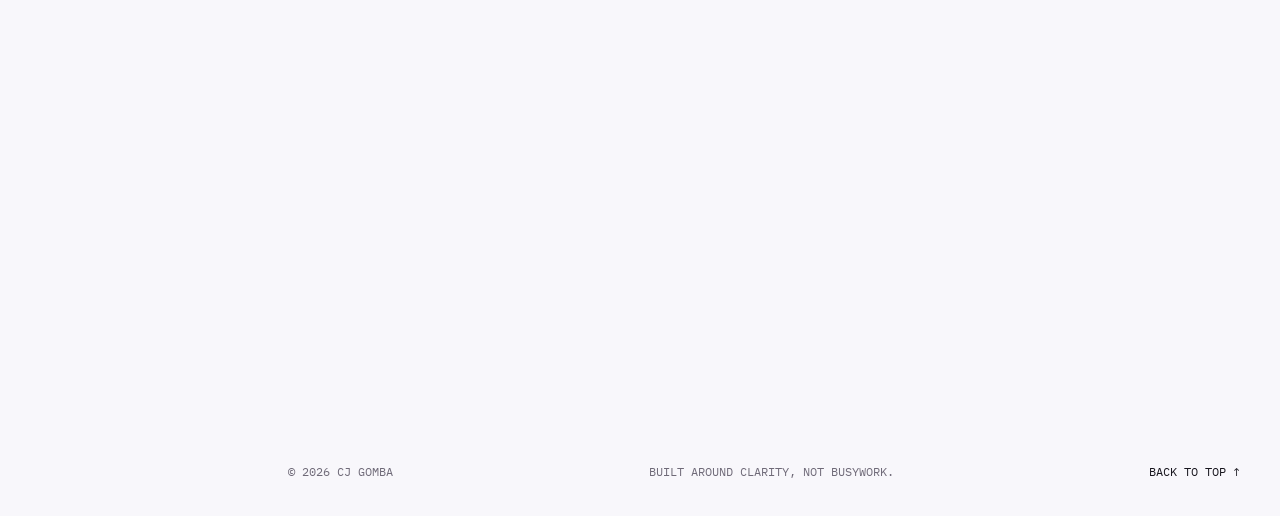
==== commit abc815ef: "Revise case study content and visual elements Updated text and structure for case studies to enhance" ====
--- a/index.html
+++ b/index.html
@@ -163,25 +163,25 @@
         <header class="section-heading reveal">
           <div>
             <p class="section-index">01 — Selected work</p>
-            <h2>Systems built around real business outcomes.</h2>
+            <h2>Automation systems, mapped in plain English.</h2>
           </div>
           <p>
-            A closer look at how scattered tools and manual steps became clear,
-            dependable workflows.
+            Three builds that show how I connect tools, reduce admin work, and make
+            operations easier to run.
           </p>
         </header>
 
         <article class="case-study reveal">
           <div class="case-copy">
             <div class="case-number">01</div>
-            <p class="case-kicker">Applicant onboarding · HubSpot</p>
-            <h3>A complete applicant journey, kept moving automatically.</h3>
+            <p class="case-kicker">HubSpot onboarding engine</p>
+            <h3>Applicants move from form to onboarding without manual chasing.</h3>
             <p>
-              Qualification, agreements, training, reminders, and progress tracking—connected in one HubSpot system.
+              Jotform, HubSpot, reminders, documents, and training progress working as one connected flow.
             </p>
             <div class="value-snapshot">
-              <span><strong>Value</strong>Less manual chasing</span>
-              <span><strong>Outcome</strong>Clear applicant progress</span>
+              <span><strong>Less chasing</strong>Follow-ups trigger automatically</span>
+              <span><strong>Clear status</strong>Every applicant has a next step</span>
             </div>
             <div class="case-footer">
               <div class="tool-line">
@@ -193,33 +193,34 @@
               <a class="project-card-link" href="projects/hubspot-onboarding.html#top">View case study <span>↗</span></a>
             </div>
           </div>
-          <div class="case-visual visual-onboarding" aria-label="Applicant onboarding flow illustration">
+          <div class="case-visual visual-onboarding system-map" aria-label="Applicant onboarding flow illustration">
             <div class="visual-topline">
-              <span>ONBOARDING FLOW</span>
+              <span>FLOW MAP</span>
               <span class="live-pill"><i></i> LIVE</span>
             </div>
-            <div class="flow-stage is-active">
-              <span>01</span>
-              <div><strong>Application received</strong><small>Capture + qualify</small></div>
-              <i></i>
-            </div>
-            <div class="flow-line"></div>
-            <div class="flow-stage">
-              <span>02</span>
-              <div><strong>Agreement &amp; welcome</strong><small>Send + follow up</small></div>
-              <i></i>
-            </div>
-            <div class="flow-line"></div>
-            <div class="flow-stage">
-              <span>03</span>
-              <div><strong>Training progress</strong><small>Track + remind</small></div>
-              <i></i>
-            </div>
-            <div class="flow-line"></div>
-            <div class="flow-stage">
-              <span>04</span>
-              <div><strong>Onboarded</strong><small>Ready to begin</small></div>
-              <i></i>
+            <div class="map-grid">
+              <div class="map-node source-node">
+                <img src="assets/logos/tools/jotform-wordmark.png" alt="" />
+                <strong>Application</strong>
+                <small>Form submitted</small>
+              </div>
+              <div class="map-connector"><span></span></div>
+              <div class="map-node hub-node">
+                <img src="assets/logos/tools/hubspot-icon.png" alt="" />
+                <strong>HubSpot logic</strong>
+                <small>Qualify + route</small>
+              </div>
+              <div class="map-connector"><span></span></div>
+              <div class="map-node">
+                <span class="map-icon">→</span>
+                <strong>Correct path</strong>
+                <small>Eligible, incomplete, or closed</small>
+              </div>
+            </div>
+            <div class="branch-map">
+              <span>Eligible <b>continue</b></span>
+              <span>Incomplete <b>remind</b></span>
+              <span>Not eligible <b>redirect</b></span>
             </div>
           </div>
         </article>
@@ -227,10 +228,10 @@
         <article class="case-study case-study-reverse reveal">
           <div class="case-copy">
             <div class="case-number">02</div>
-            <p class="case-kicker">Lead-to-client automation · Sales operations</p>
-            <h3>A connected journey from new lead to signed and paid.</h3>
+            <p class="case-kicker">Lead-to-client revenue flow</p>
+            <h3>New leads become signed, paid clients through one connected system.</h3>
             <p>
-              Leads, deals, contracts, payment links, and follow-up campaigns all work from the same information.
+              Monday.com, contracts, payment links, deal stages, and campaigns stay aligned behind the scenes.
             </p>
             <div class="value-snapshot">
               <span><strong>60.8%</strong>Email open rate</span>
@@ -246,10 +247,10 @@
               <a class="project-card-link" href="projects/lead-to-client.html#top">View case study <span>↗</span></a>
             </div>
           </div>
-          <div class="case-visual visual-revenue" aria-label="Lead to client flow illustration">
+          <div class="case-visual visual-revenue system-map" aria-label="Lead to client flow illustration">
             <div class="visual-topline">
-              <span>LEAD → CLIENT</span>
-              <span>5 STAGES</span>
+              <span>SALES SYSTEM</span>
+              <span>5 CONNECTED STEPS</span>
             </div>
             <div class="revenue-rail">
               <div class="rail-progress"></div>
@@ -261,14 +262,14 @@
             </div>
             <div class="campaign-card">
               <div>
-                <small>FOLLOW-UP CAMPAIGN</small>
-                <strong>Foundation plan</strong>
-              </div>
-              <span>Active</span>
+                <small>VALUE CREATED</small>
+                <strong>Sales team works from one source of truth</strong>
+              </div>
+              <span>Automated</span>
             </div>
             <div class="metric-pair">
-              <div><strong>60.8%</strong><span>open rate</span></div>
-              <div><strong>31.1%</strong><span>click rate</span></div>
+              <div><strong>Sign</strong><span>contract follow-up</span></div>
+              <div><strong>Pay</strong><span>payment tracking</span></div>
             </div>
           </div>
         </article>
@@ -276,14 +277,14 @@
         <article class="case-study reveal">
           <div class="case-copy">
             <div class="case-number">03</div>
-            <p class="case-kicker">CRM migration + AI · Penot Double Glazing</p>
-            <h3>A smarter CRM built around how the sales team actually works.</h3>
+            <p class="case-kicker">CRM migration + AI lead capture</p>
+            <h3>A cleaner sales pipeline for web leads, calls, tasks, and follow-ups.</h3>
             <p>
-              Penot moved from HubSpot to GoHighLevel, bringing website inquiries, calls, tasks, and opportunities into one system.
+              Website forms and CallRail calls feed into GoHighLevel, with AI extracting the details sales teams need.
             </p>
             <div class="value-snapshot">
               <span><strong>303</strong>Opportunities managed</span>
-              <span><strong>8</strong>Lead sources centralized</span>
+              <span><strong>One CRM</strong>Lead details centralized</span>
             </div>
             <div class="case-footer">
               <div class="tool-line">
@@ -295,9 +296,9 @@
               <a class="project-card-link" href="projects/penot-crm-migration.html#top">View case study <span>↗</span></a>
             </div>
           </div>
-          <div class="case-visual visual-pipeline" aria-label="Penot sales pipeline illustration">
+          <div class="case-visual visual-pipeline system-map" aria-label="Penot sales pipeline illustration">
             <div class="visual-topline">
-              <span>PENOT SALES PIPELINE</span>
+              <span>CRM OPERATING SYSTEM</span>
               <span>303 OPPORTUNITIES</span>
             </div>
             <div class="pipeline-columns">
@@ -317,7 +318,7 @@
             </div>
             <div class="ai-note">
               <span>AI</span>
-              <p><strong>Call notes structured</strong> Budget, location, colour, timeline + next step</p>
+              <p><strong>Call notes structured</strong> Budget, suburb, colour, address, timeline, and next step.</p>
             </div>
           </div>
         </article>
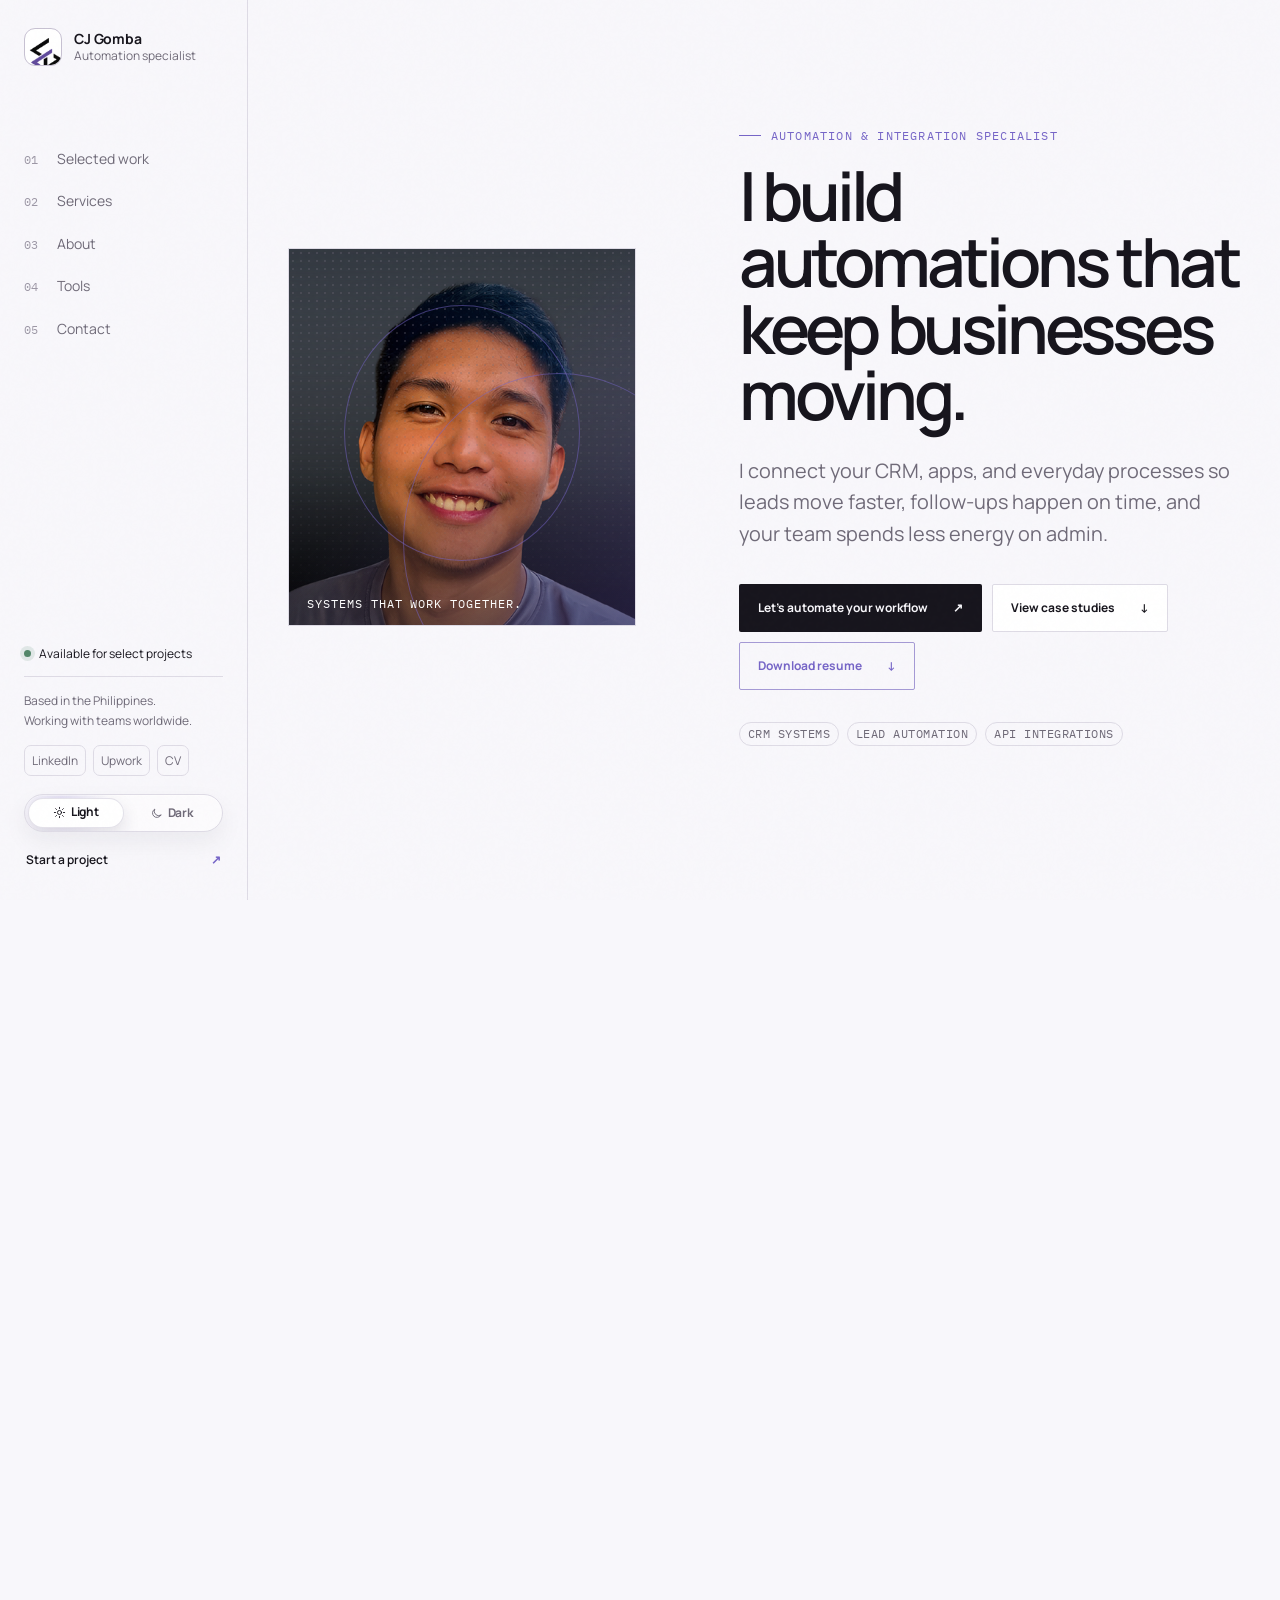
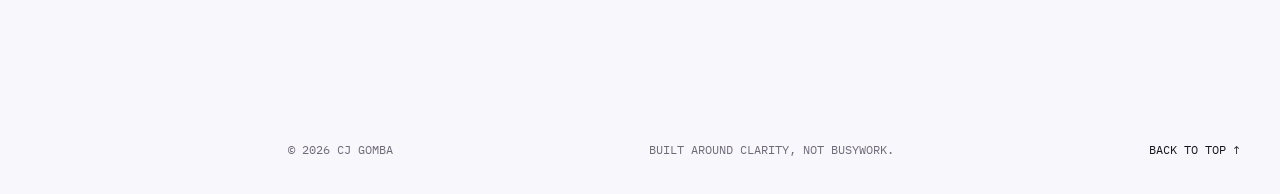
==== commit 222cd1de: "Add animated light and dark theme toggle" ====
--- a/index.html
+++ b/index.html
@@ -64,14 +64,21 @@
           <a href="assets/documents/CJ_Gomba_Resume.pdf" download>CV</a>
         </div>
         <div class="sidebar-actions">
-          <button class="icon-button theme-toggle" type="button" aria-label="Switch color theme">
-            <svg class="sun-icon" viewBox="0 0 24 24" aria-hidden="true">
-              <circle cx="12" cy="12" r="3.5"></circle>
-              <path d="M12 2v2M12 20v2M4.93 4.93l1.42 1.42M17.65 17.65l1.42 1.42M2 12h2M20 12h2M4.93 19.07l1.42-1.42M17.65 6.35l1.42-1.42"></path>
-            </svg>
-            <svg class="moon-icon" viewBox="0 0 24 24" aria-hidden="true">
-              <path d="M20.2 15.3A8.5 8.5 0 0 1 8.7 3.8 8.5 8.5 0 1 0 20.2 15.3Z"></path>
-            </svg>
+          <button class="theme-toggle" type="button" aria-label="Switch to dark theme" aria-pressed="false">
+            <span class="theme-toggle-thumb" aria-hidden="true"></span>
+            <span class="theme-option theme-option-light" aria-hidden="true">
+              <svg class="theme-icon" viewBox="0 0 24 24">
+                <circle cx="12" cy="12" r="3.8"></circle>
+                <path d="M12 2.5v2.2M12 19.3v2.2M4.9 4.9l1.6 1.6M17.5 17.5l1.6 1.6M2.5 12h2.2M19.3 12h2.2M4.9 19.1l1.6-1.6M17.5 6.5l1.6-1.6"></path>
+              </svg>
+              <span>Light</span>
+            </span>
+            <span class="theme-option theme-option-dark" aria-hidden="true">
+              <svg class="theme-icon" viewBox="0 0 24 24">
+                <path d="M20.2 15.1A8.3 8.3 0 0 1 8.9 3.8 8.3 8.3 0 1 0 20.2 15.1Z"></path>
+              </svg>
+              <span>Dark</span>
+            </span>
           </button>
           <a class="text-link" href="#contact">Start a project <span>↗</span></a>
         </div>
@@ -84,14 +91,21 @@
         <strong>CJ Gomba</strong>
       </a>
       <div>
-        <button class="icon-button theme-toggle" type="button" aria-label="Switch color theme">
-          <svg class="sun-icon" viewBox="0 0 24 24" aria-hidden="true">
-            <circle cx="12" cy="12" r="3.5"></circle>
-            <path d="M12 2v2M12 20v2M4.93 4.93l1.42 1.42M17.65 17.65l1.42 1.42M2 12h2M20 12h2M4.93 19.07l1.42-1.42M17.65 6.35l1.42-1.42"></path>
-          </svg>
-          <svg class="moon-icon" viewBox="0 0 24 24" aria-hidden="true">
-            <path d="M20.2 15.3A8.5 8.5 0 0 1 8.7 3.8 8.5 8.5 0 1 0 20.2 15.3Z"></path>
-          </svg>
+        <button class="theme-toggle" type="button" aria-label="Switch to dark theme" aria-pressed="false">
+          <span class="theme-toggle-thumb" aria-hidden="true"></span>
+          <span class="theme-option theme-option-light" aria-hidden="true">
+            <svg class="theme-icon" viewBox="0 0 24 24">
+              <circle cx="12" cy="12" r="3.8"></circle>
+              <path d="M12 2.5v2.2M12 19.3v2.2M4.9 4.9l1.6 1.6M17.5 17.5l1.6 1.6M2.5 12h2.2M19.3 12h2.2M4.9 19.1l1.6-1.6M17.5 6.5l1.6-1.6"></path>
+            </svg>
+            <span>Light</span>
+          </span>
+          <span class="theme-option theme-option-dark" aria-hidden="true">
+            <svg class="theme-icon" viewBox="0 0 24 24">
+              <path d="M20.2 15.1A8.3 8.3 0 0 1 8.9 3.8 8.3 8.3 0 1 0 20.2 15.1Z"></path>
+            </svg>
+            <span>Dark</span>
+          </span>
         </button>
         <button class="menu-button" type="button" aria-expanded="false" aria-controls="mobile-menu">
           <span></span><span></span>
--- a/styles.css
+++ b/styles.css
@@ -302,49 +302,159 @@
   box-shadow: 0 0 18px color-mix(in srgb, var(--accent) 18%, transparent);
 }
 
-.sidebar-actions {
-  display: flex;
-  align-items: center;
-  justify-content: space-between;
-}
-
-.icon-button {
-  width: 34px;
-  height: 34px;
-  display: grid;
-  place-items: center;
-  border: 1px solid var(--line);
-  border-radius: 50%;
-  background: transparent;
-}
-
-.icon-button svg {
-  width: 15px;
-  fill: none;
-  stroke: currentColor;
-  stroke-linecap: round;
-  stroke-linejoin: round;
-  stroke-width: 1.5;
-}
-
-.moon-icon {
-  display: none;
-}
-
-[data-theme="dark"] .sun-icon {
-  display: none;
-}
-
-[data-theme="dark"] .moon-icon {
-  display: block;
-}
-
-.text-link,
-.inline-link {
-  color: var(--ink);
-  font-size: 12px;
-  font-weight: 600;
-}
+.sidebar-actions {
+  display: grid;
+  gap: 10px;
+}
+
+.theme-toggle {
+  position: relative;
+  isolation: isolate;
+  width: 128px;
+  min-height: 38px;
+  display: grid;
+  grid-template-columns: 1fr 1fr;
+  align-items: center;
+  padding: 3px;
+  border: 1px solid var(--line);
+  border-radius: 999px;
+  color: var(--muted);
+  background:
+    radial-gradient(circle at 18% 18%, color-mix(in srgb, var(--accent) 18%, transparent), transparent 30%),
+    color-mix(in srgb, var(--surface) 78%, var(--surface-soft));
+  box-shadow:
+    inset 0 1px 0 color-mix(in srgb, #fff 40%, transparent),
+    0 10px 24px rgba(24, 18, 36, 0.06);
+  cursor: pointer;
+  overflow: hidden;
+  transition:
+    transform 220ms ease,
+    border-color 220ms ease,
+    box-shadow 220ms ease,
+    background-color 220ms ease;
+}
+
+.sidebar-actions .theme-toggle {
+  width: 100%;
+}
+
+.theme-toggle::before {
+  content: "";
+  position: absolute;
+  inset: -35%;
+  z-index: -1;
+  background:
+    radial-gradient(circle at 24% 50%, color-mix(in srgb, var(--accent) 22%, transparent), transparent 28%),
+    radial-gradient(circle at 76% 50%, color-mix(in srgb, var(--accent-bright) 18%, transparent), transparent 30%);
+  opacity: 0;
+  transform: translateX(-14%) rotate(8deg);
+  transition: opacity 260ms ease, transform 340ms ease;
+}
+
+.theme-toggle-thumb {
+  position: absolute;
+  top: 3px;
+  left: 3px;
+  width: calc(50% - 3px);
+  height: calc(100% - 6px);
+  border-radius: 999px;
+  background: var(--surface);
+  border: 1px solid color-mix(in srgb, var(--line) 80%, transparent);
+  box-shadow:
+    0 8px 18px rgba(37, 26, 58, 0.12),
+    0 0 0 1px color-mix(in srgb, #fff 40%, transparent) inset;
+  transform: translateX(0);
+  transition:
+    transform 340ms cubic-bezier(0.34, 1.56, 0.64, 1),
+    background-color 220ms ease,
+    box-shadow 220ms ease;
+}
+
+[data-theme="dark"] .theme-toggle-thumb {
+  transform: translateX(calc(100% + 0px));
+  background: color-mix(in srgb, var(--surface-soft) 76%, #0c0b10);
+  box-shadow:
+    0 8px 22px rgba(0, 0, 0, 0.24),
+    0 0 18px color-mix(in srgb, var(--accent) 20%, transparent);
+}
+
+.theme-option {
+  position: relative;
+  z-index: 1;
+  display: inline-flex;
+  align-items: center;
+  justify-content: center;
+  gap: 5px;
+  min-width: 0;
+  color: var(--muted);
+  font-size: 12px;
+  font-weight: 700;
+  letter-spacing: -0.02em;
+  transition: color 180ms ease, transform 220ms ease;
+}
+
+.theme-icon {
+  width: 13px;
+  height: 13px;
+  fill: none;
+  stroke: currentColor;
+  stroke-linecap: round;
+  stroke-linejoin: round;
+  stroke-width: 1.7;
+}
+
+:root:not([data-theme="dark"]) .theme-option-light,
+[data-theme="dark"] .theme-option-dark {
+  color: var(--ink);
+  transform: translateY(-1px);
+}
+
+.theme-toggle:hover,
+.theme-toggle:focus-visible {
+  border-color: color-mix(in srgb, var(--accent) 72%, var(--line));
+  box-shadow:
+    0 0 0 4px color-mix(in srgb, var(--accent) 10%, transparent),
+    0 14px 32px color-mix(in srgb, var(--accent) 16%, transparent);
+  transform: translateY(-1px);
+}
+
+.theme-toggle:hover::before,
+.theme-toggle:focus-visible::before {
+  opacity: 1;
+  transform: translateX(0) rotate(0deg);
+}
+
+.theme-toggle:active .theme-toggle-thumb {
+  transform: translateX(2px) scale(0.96);
+}
+
+[data-theme="dark"] .theme-toggle:active .theme-toggle-thumb {
+  transform: translateX(calc(100% - 2px)) scale(0.96);
+}
+
+@media (prefers-reduced-motion: reduce) {
+  .theme-toggle,
+  .theme-toggle::before,
+  .theme-toggle-thumb,
+  .theme-option {
+    transition: none;
+  }
+}
+
+.text-link,
+.inline-link {
+  color: var(--ink);
+  font-size: 12px;
+  font-weight: 600;
+}
+
+.sidebar-actions .text-link {
+  display: inline-flex;
+  align-items: center;
+  justify-content: space-between;
+  min-height: 36px;
+  padding: 0 2px;
+}
 
 .text-link span,
 .inline-link span {
@@ -677,12 +787,13 @@
   font-size: 14px;
 }
 
-.case-study {
-  display: grid;
-  grid-template-columns: 1.02fr 0.98fr;
-  min-height: 610px;
-  border-bottom: 1px solid var(--line);
-}
+.case-study {
+  display: grid;
+  grid-template-columns: 1.02fr 0.98fr;
+  min-height: 560px;
+  border-bottom: 1px solid var(--line);
+  isolation: isolate;
+}
 
 .case-study-reverse .case-copy {
   order: 2;
@@ -726,12 +837,12 @@
   line-height: 1.08;
 }
 
-.case-copy > p:not(.case-kicker) {
-  max-width: 560px;
-  margin: 24px 0 0;
-  color: var(--muted);
-  font-size: 16px;
-}
+.case-copy > p:not(.case-kicker) {
+  max-width: 560px;
+  margin: 20px 0 0;
+  color: var(--muted);
+  font-size: 16px;
+}
 
 .outcome-list {
   max-width: 570px;
@@ -760,13 +871,13 @@
   background: var(--accent);
 }
 
-.value-snapshot {
-  display: grid;
-  grid-template-columns: repeat(2, 1fr);
-  max-width: 570px;
-  margin-top: 32px;
-  border-block: 1px solid var(--line);
-}
+.value-snapshot {
+  display: grid;
+  grid-template-columns: repeat(2, 1fr);
+  max-width: 570px;
+  margin-top: 28px;
+  border-block: 1px solid var(--line);
+}
 
 .value-snapshot span {
   display: flex;
@@ -790,13 +901,13 @@
   text-transform: none;
 }
 
-.case-footer {
-  display: flex;
-  gap: 18px;
-  align-items: flex-end;
-  justify-content: space-between;
-  margin-top: 34px;
-}
+.case-footer {
+  display: flex;
+  gap: 18px;
+  align-items: flex-end;
+  justify-content: space-between;
+  margin-top: 32px;
+}
 
 .tool-line {
   display: flex;
@@ -882,29 +993,31 @@
   transform: rotate(45deg);
 }
 
-.project-card-link {
-  flex: 0 0 auto;
-  min-height: 48px;
-  display: inline-flex;
-  align-items: center;
-  justify-content: space-between;
-  gap: 28px;
-  padding: 0 17px;
-  border: 1px solid var(--ink);
-  border-radius: 2px;
-  background: var(--ink);
-  color: var(--bg);
-  font-size: 13px;
-  font-weight: 700;
-  transition: background-color 180ms ease, border-color 180ms ease, color 180ms ease, transform 180ms ease;
-}
-
-.project-card-link:hover {
-  border-color: var(--accent);
-  background: var(--accent);
-  color: #fff;
-  transform: translateY(-2px);
-}
+.project-card-link {
+  flex: 0 0 auto;
+  min-height: 54px;
+  display: inline-flex;
+  align-items: center;
+  justify-content: space-between;
+  gap: 34px;
+  padding: 0 20px;
+  border: 1px solid var(--ink);
+  border-radius: 999px;
+  background: var(--ink);
+  color: var(--bg);
+  font-size: 14px;
+  font-weight: 700;
+  box-shadow: 0 14px 35px rgba(23, 21, 29, 0.08);
+  transition: background-color 180ms ease, border-color 180ms ease, color 180ms ease, transform 180ms ease, box-shadow 180ms ease;
+}
+
+.project-card-link:hover {
+  border-color: var(--accent);
+  background: var(--accent);
+  color: #fff;
+  transform: translateY(-3px);
+  box-shadow: 0 0 0 5px var(--accent-soft), 0 18px 45px color-mix(in srgb, var(--accent) 24%, transparent);
+}
 
 .project-card-link span {
   color: currentColor;
@@ -934,25 +1047,187 @@
   border-top: 1px dashed var(--line);
 }
 
-.case-visual {
-  position: relative;
-  min-width: 0;
-  overflow: hidden;
-  padding: clamp(45px, 5vw, 70px);
-  background-color: var(--surface);
-  background-image: radial-gradient(var(--line-strong) 0.7px, transparent 0.7px);
-  background-size: 10px 10px;
-}
-
-.visual-topline {
-  display: flex;
-  justify-content: space-between;
-  padding-bottom: 14px;
-  border-bottom: 1px solid var(--line);
-  color: var(--muted);
+.case-visual {
+  position: relative;
+  min-width: 0;
+  overflow: hidden;
+  padding: clamp(45px, 5vw, 70px);
+  background-color: var(--surface);
+  background-image: radial-gradient(var(--line-strong) 0.7px, transparent 0.7px);
+  background-size: 10px 10px;
+  transition: background-color 220ms ease, box-shadow 220ms ease;
+}
+
+.case-visual::before {
+  content: "";
+  position: absolute;
+  inset: 12%;
+  z-index: 0;
+  border-radius: 999px;
+  background: radial-gradient(circle, color-mix(in srgb, var(--accent) 18%, transparent), transparent 64%);
+  filter: blur(30px);
+  opacity: 0.35;
+  transform: scale(0.9);
+  transition: opacity 220ms ease, transform 220ms ease;
+}
+
+.case-study:hover .case-visual::before {
+  opacity: 0.58;
+  transform: scale(1);
+}
+
+.visual-topline {
+  position: relative;
+  z-index: 2;
+  display: flex;
+  justify-content: space-between;
+  padding-bottom: 14px;
+  border-bottom: 1px solid var(--line);
+  color: var(--muted);
   font: 12px/1 var(--font-mono);
-  letter-spacing: 0.08em;
-}
+  letter-spacing: 0.08em;
+}
+
+.system-map {
+  display: flex;
+  flex-direction: column;
+  justify-content: center;
+}
+
+.map-grid {
+  position: relative;
+  z-index: 1;
+  display: grid;
+  grid-template-columns: minmax(118px, 1fr) 48px minmax(118px, 1fr) 48px minmax(118px, 1fr);
+  gap: 0;
+  align-items: center;
+  margin-top: 55px;
+}
+
+.map-node {
+  min-height: 164px;
+  display: flex;
+  flex-direction: column;
+  justify-content: center;
+  align-items: flex-start;
+  gap: 10px;
+  padding: 22px;
+  border: 1px solid var(--line);
+  border-radius: 22px;
+  background:
+    linear-gradient(145deg, color-mix(in srgb, var(--surface) 95%, transparent), color-mix(in srgb, var(--accent-soft) 35%, var(--surface))),
+    var(--surface);
+  box-shadow: 0 18px 60px rgba(30, 23, 48, 0.08);
+  transition: transform 220ms ease, border-color 220ms ease, box-shadow 220ms ease;
+}
+
+.map-node:hover,
+.case-study:hover .hub-node {
+  transform: translateY(-5px);
+  border-color: var(--accent);
+  box-shadow: 0 0 0 5px var(--accent-soft), 0 24px 70px rgba(30, 23, 48, 0.11);
+}
+
+.map-node img {
+  width: 42px;
+  height: 42px;
+  object-fit: contain;
+}
+
+.source-node img {
+  width: 78px;
+  height: 42px;
+  padding: 7px;
+  border-radius: 10px;
+  background: #17151d;
+}
+
+.map-icon {
+  width: 42px;
+  height: 42px;
+  display: grid;
+  place-items: center;
+  border-radius: 14px;
+  background: var(--accent-soft);
+  color: var(--accent);
+  font-size: 22px;
+  font-weight: 800;
+}
+
+.map-node strong {
+  font-size: 17px;
+  line-height: 1.15;
+  letter-spacing: -0.02em;
+}
+
+.map-node small {
+  color: var(--muted);
+  font-size: 12px;
+  line-height: 1.35;
+}
+
+.map-connector {
+  position: relative;
+  height: 2px;
+  overflow: hidden;
+  background: var(--line-strong);
+}
+
+.map-connector::after {
+  content: "";
+  position: absolute;
+  inset: 0;
+  background: linear-gradient(90deg, transparent, var(--accent), transparent);
+  animation: flowPulse 2.8s ease-in-out infinite;
+}
+
+.map-connector span {
+  position: absolute;
+  top: 50%;
+  right: -1px;
+  width: 10px;
+  height: 10px;
+  border-top: 2px solid var(--accent);
+  border-right: 2px solid var(--accent);
+  transform: translateY(-50%) rotate(45deg);
+}
+
+.branch-map {
+  position: relative;
+  z-index: 1;
+  display: grid;
+  grid-template-columns: repeat(3, 1fr);
+  gap: 10px;
+  margin-top: 38px;
+}
+
+.branch-map span {
+  min-height: 74px;
+  display: flex;
+  flex-direction: column;
+  justify-content: center;
+  gap: 5px;
+  padding: 15px;
+  border: 1px solid var(--line);
+  border-radius: 18px;
+  background: var(--surface);
+  color: var(--ink);
+  font-size: 13px;
+  font-weight: 700;
+  transition: transform 180ms ease, border-color 180ms ease, box-shadow 180ms ease;
+}
+
+.branch-map span:hover {
+  transform: translateY(-3px) rotate(-0.4deg);
+  border-color: var(--accent);
+  box-shadow: 0 0 25px color-mix(in srgb, var(--accent) 18%, transparent);
+}
+
+.branch-map b {
+  color: var(--muted);
+  font-size: 12px;
+  font-weight: 600;
+}
 
 .live-pill {
   display: flex;
@@ -1047,10 +1322,13 @@
   background: var(--line-strong);
 }
 
-.rail-progress {
-  right: 50%;
-  background: var(--accent);
-}
+.rail-progress {
+  right: 50%;
+  background: var(--accent);
+  box-shadow: 0 0 18px color-mix(in srgb, var(--accent) 35%, transparent);
+  transform-origin: left;
+  animation: railGlow 3.2s ease-in-out infinite;
+}
 
 .rail-node {
   position: relative;
@@ -1064,16 +1342,23 @@
   text-transform: uppercase;
 }
 
-.rail-node i {
-  width: 34px;
-  height: 34px;
-  display: grid;
-  place-items: center;
-  border: 1px solid var(--line-strong);
-  border-radius: 50%;
-  background: var(--surface);
-  font-style: normal;
-}
+.rail-node i {
+  width: 34px;
+  height: 34px;
+  display: grid;
+  place-items: center;
+  border: 1px solid var(--line-strong);
+  border-radius: 50%;
+  background: var(--surface);
+  font-style: normal;
+  transition: transform 180ms ease, border-color 180ms ease, box-shadow 180ms ease;
+}
+
+.rail-node:hover i {
+  transform: translateY(-4px) scale(1.04);
+  border-color: var(--accent);
+  box-shadow: 0 0 22px color-mix(in srgb, var(--accent) 22%, transparent);
+}
 
 .rail-node.is-done i {
   border-color: var(--accent);
@@ -1087,14 +1372,23 @@
   box-shadow: 0 0 0 5px var(--accent-soft);
 }
 
-.campaign-card {
-  display: flex;
-  align-items: center;
-  justify-content: space-between;
-  padding: 16px;
-  border: 1px solid var(--line);
-  background: var(--surface);
-}
+.campaign-card {
+  display: flex;
+  align-items: center;
+  justify-content: space-between;
+  padding: 16px;
+  border: 1px solid var(--line);
+  border-radius: 18px;
+  background: var(--surface);
+  box-shadow: 0 18px 50px rgba(30, 23, 48, 0.06);
+  transition: transform 180ms ease, border-color 180ms ease, box-shadow 180ms ease;
+}
+
+.campaign-card:hover {
+  transform: translateY(-3px);
+  border-color: var(--accent);
+  box-shadow: 0 0 0 5px var(--accent-soft), 0 22px 60px rgba(30, 23, 48, 0.1);
+}
 
 .campaign-card div {
   display: flex;
@@ -1120,13 +1414,15 @@
   text-transform: uppercase;
 }
 
-.metric-pair {
-  display: grid;
-  grid-template-columns: 1fr 1fr;
-  margin-top: 10px;
-  border: 1px solid var(--line);
-  background: var(--surface);
-}
+.metric-pair {
+  display: grid;
+  grid-template-columns: 1fr 1fr;
+  margin-top: 10px;
+  border: 1px solid var(--line);
+  border-radius: 18px;
+  background: var(--surface);
+  overflow: hidden;
+}
 
 .metric-pair div {
   display: flex;
@@ -1156,12 +1452,21 @@
   margin-top: 38px;
 }
 
-.pipeline-column {
-  min-width: 0;
-  padding: 8px;
-  border: 1px solid var(--line);
-  background: color-mix(in srgb, var(--surface) 92%, transparent);
-}
+.pipeline-column {
+  min-width: 0;
+  padding: 8px;
+  border: 1px solid var(--line);
+  border-radius: 18px;
+  background: color-mix(in srgb, var(--surface) 92%, transparent);
+  box-shadow: 0 18px 55px rgba(30, 23, 48, 0.05);
+  transition: transform 190ms ease, border-color 190ms ease, box-shadow 190ms ease;
+}
+
+.pipeline-column:hover {
+  transform: translateY(-5px);
+  border-color: var(--accent);
+  box-shadow: 0 0 0 5px var(--accent-soft), 0 22px 65px rgba(30, 23, 48, 0.1);
+}
 
 .pipeline-column header {
   display: flex;
@@ -1178,15 +1483,22 @@
   font-weight: 500;
 }
 
-.lead-card {
-  display: flex;
-  align-items: flex-start;
-  gap: 7px;
-  margin-top: 8px;
-  padding: 10px 8px;
-  border: 1px solid var(--line);
-  background: var(--surface);
-}
+.lead-card {
+  display: flex;
+  align-items: flex-start;
+  gap: 7px;
+  margin-top: 8px;
+  padding: 10px 8px;
+  border: 1px solid var(--line);
+  border-radius: 13px;
+  background: var(--surface);
+  transition: transform 180ms ease, border-color 180ms ease;
+}
+
+.lead-card:hover {
+  transform: translateX(3px);
+  border-color: var(--accent);
+}
 
 .lead-card > i {
   width: 6px;
@@ -1215,10 +1527,10 @@
   font-weight: 600;
 }
 
-.lead-card small {
-  color: var(--muted);
-  font-size: 7px;
-}
+.lead-card small {
+  color: var(--muted);
+  font-size: 12px;
+}
 
 .lead-card.faded {
   opacity: 0.57;
@@ -1228,16 +1540,24 @@
   border-color: var(--accent);
 }
 
-.ai-note {
-  display: grid;
-  grid-template-columns: 38px 1fr;
-  gap: 13px;
-  align-items: center;
-  margin-top: 28px;
-  padding: 14px;
-  border: 1px solid var(--accent);
-  background: var(--surface);
-}
+.ai-note {
+  display: grid;
+  grid-template-columns: 38px 1fr;
+  gap: 13px;
+  align-items: center;
+  margin-top: 28px;
+  padding: 14px;
+  border: 1px solid var(--accent);
+  border-radius: 18px;
+  background: var(--surface);
+  box-shadow: 0 0 35px color-mix(in srgb, var(--accent) 12%, transparent);
+  transition: transform 180ms ease, box-shadow 180ms ease;
+}
+
+.ai-note:hover {
+  transform: translateY(-3px);
+  box-shadow: 0 0 45px color-mix(in srgb, var(--accent) 22%, transparent);
+}
 
 .ai-note > span {
   width: 38px;
@@ -1438,15 +1758,45 @@
   white-space: nowrap;
 }
 
-@keyframes marquee {
-  to {
-    transform: translateX(-50%);
-  }
-}
-
-.contact-section {
-  padding-bottom: 70px;
-}
+@keyframes marquee {
+  to {
+    transform: translateX(-50%);
+  }
+}
+
+@keyframes flowPulse {
+  0%,
+  100% {
+    transform: translateX(-120%);
+    opacity: 0;
+  }
+
+  35%,
+  65% {
+    opacity: 1;
+  }
+
+  100% {
+    transform: translateX(120%);
+  }
+}
+
+@keyframes railGlow {
+  0%,
+  100% {
+    opacity: 0.75;
+    transform: scaleX(0.94);
+  }
+
+  50% {
+    opacity: 1;
+    transform: scaleX(1);
+  }
+}
+
+.contact-section {
+  padding-bottom: 70px;
+}
 
 .contact-panel {
   padding: clamp(40px, 7vw, 90px);
@@ -1612,7 +1962,7 @@
   }
 }
 
-@media (max-width: 820px) {
+@media (max-width: 820px) {
   html {
     scroll-padding-top: 85px;
   }
@@ -1645,12 +1995,18 @@
     height: 32px;
   }
 
-  .mobile-header > div {
-    display: flex;
-    gap: 8px;
-  }
-
-  .menu-button {
+  .mobile-header > div {
+    display: flex;
+    align-items: center;
+    gap: 8px;
+  }
+
+  .mobile-header .theme-toggle {
+    width: 114px;
+    min-height: 34px;
+  }
+
+  .menu-button {
     width: 34px;
     height: 34px;
     display: flex;
@@ -1773,12 +2129,16 @@
     border-left: 0;
   }
 
-  .case-visual,
-  .case-study-reverse .case-visual {
-    order: 2;
-    min-height: 510px;
-    border-top: 1px solid var(--line);
-  }
+  .case-visual,
+  .case-study-reverse .case-visual {
+    order: 2;
+    min-height: 510px;
+    border-top: 1px solid var(--line);
+  }
+
+  .map-grid {
+    grid-template-columns: 1fr 42px 1fr 42px 1fr;
+  }
 
   .case-study-reverse .case-number {
     right: 28px;
@@ -1798,7 +2158,21 @@
   .contact-grid {
     grid-template-columns: 1fr;
   }
-}
+}
+
+@media (max-width: 420px) {
+  .mobile-header {
+    padding-inline: 14px;
+  }
+
+  .mobile-header .theme-toggle {
+    width: 104px;
+  }
+
+  .mobile-header .theme-option {
+    gap: 3px;
+  }
+}
 
 @media (max-width: 560px) {
   .section-shell {
@@ -1849,18 +2223,46 @@
     flex-direction: column;
   }
 
-  .case-visual {
-    min-height: 460px;
-    padding: 30px 18px;
-  }
+  .case-visual {
+    min-height: 460px;
+    padding: 30px 18px;
+  }
+
+  .map-grid {
+    grid-template-columns: 1fr;
+    gap: 10px;
+    margin-top: 32px;
+  }
+
+  .map-node {
+    min-height: 126px;
+  }
+
+  .map-connector {
+    width: 2px;
+    height: 24px;
+    margin-inline: auto;
+  }
+
+  .map-connector span {
+    top: auto;
+    right: 50%;
+    bottom: -1px;
+    transform: translateX(50%) rotate(135deg);
+  }
+
+  .branch-map {
+    grid-template-columns: 1fr;
+    margin-top: 18px;
+  }
 
   .revenue-rail {
     margin-block: 60px 55px;
   }
 
-  .rail-node {
-    font-size: 7px;
-  }
+  .rail-node {
+    font-size: 12px;
+  }
 
   .rail-node i {
     width: 29px;
